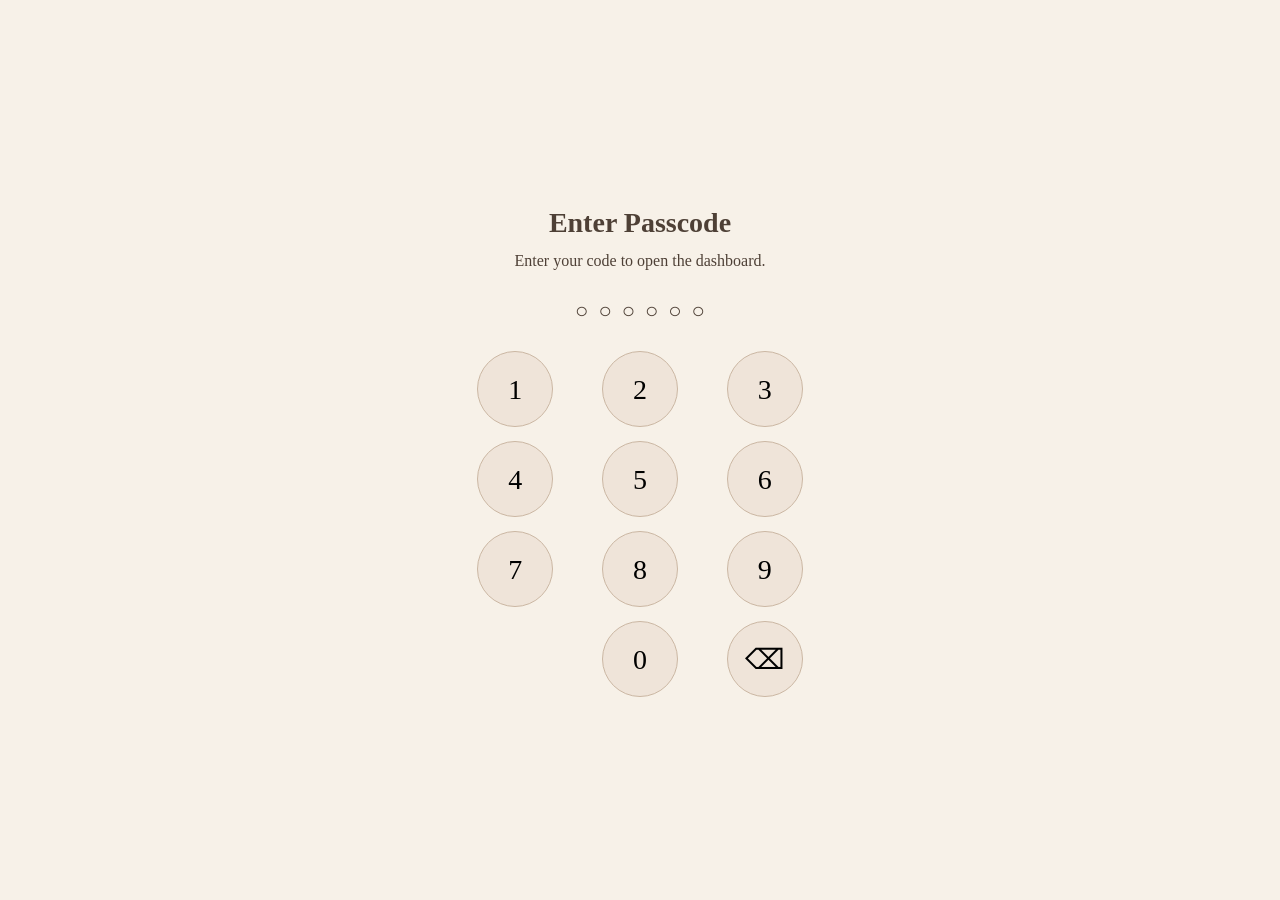
==== add.html @ 9481db7d "Update add.html" ====
<!DOCTYPE html>
<html lang="en">
<head>
  <meta charset="UTF-8" /> <!-- Defines the character set so text/symbols display correctly -->
  <meta name="viewport" content="width=device-width, initial-scale=1.0" /> <!-- Makes the page scale correctly on iPhone/mobile -->

  <title>Add</title> <!-- Browser tab title for the Add page -->

  <!-- Google Font: Josefin Sans -->
  <link href="https://fonts.googleapis.com/css2?family=Josefin+Sans:wght@300;400;600&display=swap" rel="stylesheet">

  <!-- Base stylesheet:
       Holds resets, base font settings, and shared defaults. -->
  <link rel="stylesheet" href="css/style.css" />

  <!-- Theme stylesheet:
       Holds easy-to-change colors, shadows, borders, and visual design. -->
  <link rel="stylesheet" href="css/theme.css" />

  <!-- Layout stylesheet:
       Controls spacing, widths, and page placement. -->
  <link rel="stylesheet" href="css/layout.css" />

  <!-- Components stylesheet:
       Controls reusable UI pieces like cards, buttons, and menu styling. -->
  <link rel="stylesheet" href="css/components.css" />
</head>

<body>
  <!-- =========================================================
       GLOBAL OVERLAY
       Darkens the page when menus or panels are open.
       ========================================================= -->
  <div id="global-overlay" class="global-overlay" hidden></div>

  <!-- =========================================================
       APP SHELL
       Main wrapper for the full Add page.
       ========================================================= -->
  <div id="app-shell" class="app-shell">

    <!-- =======================================================
         TOP BAR
         Contains the top-right hamburger menu button.
         ======================================================= -->
    <header class="top-bar">
      <div class="top-bar-left">
        <!-- Left area intentionally left open for future title/greeting space -->
      </div>

      <div class="top-bar-right">
        <button
          id="hamburger-menu-button"
          class="hamburger-menu-button"
          type="button"
          aria-label="Open navigation menu"
          aria-expanded="false"
          aria-controls="mobile-navigation-drawer"
        >
          <span class="hamburger-line"></span> <!-- Top hamburger line -->
          <span class="hamburger-line"></span> <!-- Middle hamburger line -->
          <span class="hamburger-line"></span> <!-- Bottom hamburger line -->
        </button>
      </div>
    </header>

    <!-- =======================================================
         MOBILE NAVIGATION DRAWER
         Hidden menu panel opened by the hamburger button.
         Solid panel styling is handled in CSS.
         ======================================================= -->
    <nav
      id="mobile-navigation-drawer"
      class="mobile-navigation-drawer"
      aria-label="Main navigation"
      hidden
    >
      <div class="mobile-navigation-header">
        <h2 class="mobile-navigation-title">Menu</h2> <!-- Menu title shown inside drawer -->
      </div>

      <ul class="mobile-navigation-list">
        <li><a href="index.html">Home</a></li> <!-- Link back to homepage -->
        <li><a href="streaks.html">Streaks</a></li> <!-- Link to Streaks page -->
        <li><a href="health.html">Health</a></li> <!-- Link to Health page -->
        <li><a href="history.html">History</a></li> <!-- Link to History page -->
        <li><a href="add.html">Add</a></li> <!-- Link to current Add page -->
      </ul>
    </nav>

    <!-- =======================================================
         MAIN PAGE CONTENT
         Holds the Add page sections in vertical order.
         ======================================================= -->
    <main class="home-page-main-content">

      <!-- =====================================================
           PAGE TITLE CARD
           Simple page header for the Add page.
           ===================================================== -->
      <section class="dashboard-card">
        <h1 class="card-title">Add</h1> <!-- Main Add page title -->
      </section>

      <!-- =====================================================
           TYPED COMMAND CARD
           This is the main input area for the Add system.

           Your rule:
           - typed command style
           - asks only relevant questions
           - can create tasks, streaks, health trackers,
             custom logs, and new categories/pages
           ===================================================== -->
      <section class="dashboard-card" aria-labelledby="add-command-title">
        <h2 id="add-command-title" class="card-title">Typed Command</h2> <!-- Title for Add command area -->

        <!-- Helper text explaining what this section is for -->
        <p class="add-helper-text">
          Type what you want to create. This page will later ask only the questions needed for that specific setup.
        </p>

        <!-- Multi-line typed command input -->
        <textarea
          id="add-command-input"
          class="brain-dump-input"
          name="addCommand"
          rows="5"
          placeholder="Example: create task wash car every Tuesday streak yes"
          aria-label="Add page typed command input"
        ></textarea>

        <!-- Submit button row -->
        <div class="brain-dump-actions">
          <button id="add-command-submit-button" class="primary-action-button" type="button">Submit</button> <!-- Sends typed command into Add review flow -->
        </div>
      </section>

      <!-- =====================================================
           QUICK EXAMPLES CARD
           This gives starter examples of the kinds of typed
           commands the Add page will support later.
           ===================================================== -->
      <section class="dashboard-card" aria-labelledby="add-examples-title">
        <h2 id="add-examples-title" class="card-title">Examples</h2> <!-- Title for example command list -->

        <div class="add-example-list">
          <p>create task wash car every Tuesday streak yes</p> <!-- Example recurring task with streak -->
          <p>create health category migraines</p> <!-- Example new health category -->
          <p>create tracker vitamins weekly reset</p> <!-- Example new streak tracker -->
          <p>create new page Projects</p> <!-- Example creating a new page -->
        </div>
      </section>

      <!-- =====================================================
           ICON UPLOAD CARD
           Starter placeholder for future PNG icon upload support.
           You said you want to upload PNG icons directly on the site.
           ===================================================== -->
      <section class="dashboard-card" aria-labelledby="icon-upload-title">
        <h2 id="icon-upload-title" class="card-title">Icon Upload</h2> <!-- Title for icon upload section -->

        <p class="add-helper-text">
          Later, this section will let you upload PNG icons for custom trackers, categories, and pages.
        </p>

        <button type="button" class="secondary-action-button">Choose PNG</button> <!-- Starter placeholder upload button -->
      </section>

      <!-- =====================================================
           ADD REVIEW PANEL
           Solid slide-up panel for the Add page flow.
           This follows the same overlay-safe structure as the
           review panel on the homepage.
           ===================================================== -->
      <section
        id="add-review-panel"
        class="review-panel"
        aria-labelledby="add-review-title"
        hidden
      >
        <div class="review-panel-header">
          <h3 id="add-review-title" class="review-panel-title">Add Review</h3> <!-- Title for Add review panel -->
        </div>

        <div id="add-review-content" class="review-panel-content">
          <p>Typed command review will appear here.</p> <!-- Starter placeholder text for Add review content -->
        </div>

        <div class="review-panel-actions">
          <button id="add-review-confirm-button" class="primary-action-button" type="button">Confirm</button> <!-- Confirms the Add action later -->
          <button id="add-review-edit-button" class="secondary-action-button" type="button">Edit</button> <!-- Allows edits later -->
          <button id="add-review-cancel-button" class="secondary-action-button" type="button">Cancel</button> <!-- Closes the Add review panel -->
        </div>
      </section>
    </main>
  </div>

  <!-- =========================================================
       JAVASCRIPT FILES
       These are loaded at the bottom so the page structure loads first.
       ========================================================= -->
  <script src="js/auth.js"></script> <!-- Handles the iPhone-style numeric passcode lock screen -->
  <script src="js/labels.js"></script> <!-- Holds easy-to-edit visible text labels -->
  <script src="js/config.js"></script> <!-- Holds easy-to-edit site settings -->
  <script src="js/app.js"></script> <!-- Shared page startup logic -->
  <script src="js/menu.js"></script> <!-- Handles hamburger menu open/close behavior -->
  <script src="js/dropdowns.js"></script> <!-- Handles toggle dropdown behavior -->
  <script src="js/review-panel.js"></script> <!-- Reusable slide-up panel behavior -->
  <script src="js/storage.js"></script>
<script src="js/add-system.js"></script>

</body>
</html>
---- css/style.css ----
/* =========================================================
   STYLE.CSS
   ---------------------------------------------------------
   This is the BASE FOUNDATION stylesheet for the whole site.

   Use this file for:
   - browser reset styles
   - general body defaults
   - base font settings
   - shared typography defaults
   - universal box sizing

   This file should stay general.
   More specific visual styling belongs in:
   - theme.css
   - layout.css
   - components.css
   ========================================================= */


/* =========================================================
   UNIVERSAL BOX SIZING
   ---------------------------------------------------------
   This makes width/height calculations easier and more
   predictable by including padding and border in element size.
   ========================================================= */

*,
*::before,
*::after {
  box-sizing: border-box; /* Keeps padding and border inside an element's total width/height */
}


/* =========================================================
   HTML + BODY RESET
   ---------------------------------------------------------
   Removes default browser spacing so the layout starts clean.
   ========================================================= */

html,
body {
  margin: 0; /* Removes default browser outer spacing */
  padding: 0; /* Removes default browser inner spacing */
  width: 100%; /* Makes the page use the full available screen width */
  min-height: 100%; /* Helps the page fill the screen height */
}


/* =========================================================
   BODY BASE SETTINGS
   ---------------------------------------------------------
   Sets the default font, line spacing, and text rendering
   for the whole site.

   Color and background come from theme.css.
   ========================================================= */

body {
  font-family: Ubuntu Bold 700, sans-serif; /* Base site font; easy to replace later if you choose another font */
  line-height: 1.4; /* Comfortable line spacing for readability */
  -webkit-font-smoothing: antialiased; /* Smooths text rendering on Apple devices like iPhone */
  text-rendering: optimizeLegibility; /* Improves text appearance for readability */
}


/* =========================================================
   IMAGE DEFAULTS
   ---------------------------------------------------------
   Prevents images from overflowing their containers.
   Useful later for icons, uploaded PNGs, and mascot assets.
   ========================================================= */

img {
  display: block; /* Removes awkward inline image spacing */
  max-width: 100%; /* Prevents images from overflowing their containers */
  height: auto; /* Keeps image proportions correct when resized */
}


/* =========================================================
   BUTTON FONT INHERITANCE
   ---------------------------------------------------------
   Makes buttons use the same font style as the rest of the page.
   ========================================================= */

button,
input,
textarea,
select {
  font: inherit; /* Makes form controls inherit the site's main font settings */
}


/* =========================================================
   TEXTAREA DEFAULT BEHAVIOR
   ---------------------------------------------------------
   Gives textarea fields a cleaner default baseline.
   More specific Brain Dump styling is in components.css/layout.css.
   ========================================================= */

textarea {
  resize: vertical; /* Allows height resizing only, which is cleaner for mobile layouts */
}


/* =========================================================
   LINK DEFAULTS
   ---------------------------------------------------------
   Sets a simple baseline for links.
   Specific navigation link styling is handled in components.css.
   ========================================================= */

a {
  color: inherit; /* Makes links inherit surrounding text color unless styled elsewhere */
}


/* =========================================================
   LIST RESET
   ---------------------------------------------------------
   Removes default list spacing so custom navigation/list layouts
   are easier to control.
   ========================================================= */

ul,
ol {
  margin: 0; /* Removes default browser top/bottom spacing */
  padding: 0; /* Removes default browser left indentation */
}


/* =========================================================
   HEADING DEFAULTS
   ---------------------------------------------------------
   Gives headings a cleaner baseline.
   Specific title colors/styles are handled elsewhere.
   ========================================================= */

h1,
h2,
h3,
h4,
h5,
h6 {
  margin-top: 0; /* Removes default extra space above headings */
  font-weight: 600; /* Slightly bold heading weight for clearer section titles */
}


/* =========================================================
   PARAGRAPH DEFAULTS
   ---------------------------------------------------------
   Keeps paragraph spacing consistent and easy to read.
   ========================================================= */

p {
  margin-top: 0; /* Removes default extra space above paragraphs */
  margin-bottom: 1em; /* Keeps readable spacing below paragraphs */
}


/* =========================================================
   HIDDEN ATTRIBUTE SUPPORT
   ---------------------------------------------------------
   Ensures elements using the HTML hidden attribute truly do not
   display when hidden. This is important for:
   - dropdown content
   - review panel
   - mobile menu drawer
   ========================================================= */

[hidden] {
  display: none !important; /* Forces hidden elements to stay invisible until JavaScript reveals them */
}


/* =========================================================
   ACCESSIBILITY: FOCUS OUTLINE
   ---------------------------------------------------------
   Keeps keyboard/tap focus visible for accessibility.
   You can style this more later if you want.
   ========================================================= */

:focus-visible {
  outline: 2px solid #8B6B52; /* muted brown - visible focus outline for accessibility */
  outline-offset: 2px; /* Adds space between the element edge and the outline */
}


/* =========================================================
   PAGE TITLE / SECTION TEXT BASELINES
   ---------------------------------------------------------
   General text defaults for titles and smaller labels.
   Specific colors are handled in theme.css.
   ========================================================= */

.card-title,
.dropdown-title,
.review-panel-title,
.mobile-navigation-title {
  line-height: 1.2; /* Keeps titles compact and tidy */
}


/* =========================================================
   FUTURE CUSTOMIZATION NOTE
   ---------------------------------------------------------
   If you later want:
   - a custom font
   - larger overall text
   - tighter or roomier reading spacing

   this file is the safest place to change those defaults.
   ========================================================= */

/* =========================================================
   SMALL UI TEXT FONT
   Uses Josefin Sans for smaller interface elements
   ========================================================= */

.task-text,
.streak-name,
.dropdown-title,
.mobile-navigation-list a,
.history-task-name,
.history-task-count {

  font-family: "Josefin Sans", sans-serif;
  font-weight: 400; /* Regular weight */
  letter-spacing: 0.03em;

}

body.auth-locked {
  overflow: hidden; /* prevents background page scroll while passcode screen is active */
}
---- css/theme.css ----
/* =========================================================
   THEME.CSS
   ---------------------------------------------------------
   This file controls VISUAL DESIGN ONLY.
   You can safely edit colors, background images, borders,
   shadows, and rounded corners here without affecting logic.

   If you want to redesign the entire site later, most changes
   should happen in this file instead of editing index.html.
   ========================================================= */


/* =========================================================
   GLOBAL COLOR SETTINGS
   ---------------------------------------------------------
   These variables define the main color palette for the site.
   Change these values to redesign the appearance quickly.
   ========================================================= */

:root {

  /* Main page background color */
  --bg-main: #F7F1E8; /* warm cream - full page background */

  /* Card background colors for homepage sections */
  --card-daily: #E8DCCB; /* soft beige - Daily Focus card */
  --card-weekly: #E3D3C3; /* light tan - Weekly Tasks card */
  --card-streaks: #EFE4D9; /* pale oatmeal - Streak dropdown card */
  --card-braindump: #F4E7DC; /* soft peach-beige - Brain Dump card */

  /* Text colors */
  --text-main: #4E4036; /* warm brown - main body text */
  --title-color: #3C2F26; /* deeper brown - card titles */

  /* Border color for cards and UI elements */
  --border-soft: #CBB7A3; /* dusty beige - subtle borders */

  /* Primary button color */
  --button-primary: #B88C6A; /* muted terracotta - Submit buttons */

  /* Rounded corner size for all cards */
  --card-radius: 18px; /* soft rounded corners for cozy card style */

  /* Shadow color for cards */
  --card-shadow: rgba(0,0,0,0.08); /* light gray shadow for depth */

}


/* =========================================================
   BACKGROUND IMAGE SETTING (OPTIONAL)
   ---------------------------------------------------------
   If you later want a background image instead of a color,
   you can add it here. Example:

   body {
     background-image: url("../assets/backgrounds/homepage-bg.jpg");
     background-size: cover;
     background-position: center;
   }
   ========================================================= */


/* =========================================================
   BODY BASE STYLE
   ---------------------------------------------------------
   Applies the main background and text color to the whole site.
   ========================================================= */

body {
  background-color: var(--bg-main); /* uses warm cream background */
  color: var(--text-main); /* sets main readable text color */
}


/* =========================================================
   DASHBOARD CARD COLORS
   ---------------------------------------------------------
   Each homepage card has its own background color variable.
   This makes it easy to recolor specific sections later.
   ========================================================= */

.daily-focus-card {
  background-color: var(--card-daily); /* background for Daily Focus card */
}

.weekly-tasks-card {
  background-color: var(--card-weekly); /* background for Weekly Tasks card */
}

.streaks-dropdown-card {
  background-color: var(--card-streaks); /* background for Streaks dropdown */
}

.brain-dump-card {
  background-color: var(--card-braindump); /* background for Brain Dump card */
}


/* =========================================================
   CARD GLOBAL STYLING
   ---------------------------------------------------------
   Shared appearance for all dashboard cards.
   If you want to change borders, shadows, or rounded corners,
   edit this section.
   ========================================================= */

.dashboard-card {

  border-radius: var(--card-radius); /* rounded corners for cards */

  border: 1px solid var(--border-soft); /* soft border around cards */

  box-shadow: 0 4px 10px var(--card-shadow); /* subtle shadow for depth */

}


/* =========================================================
   CARD TITLES
   ---------------------------------------------------------
   Styling for section titles like:
   - Daily Focus
   - Weekly Tasks
   - Streaks
   - Brain Dump
   ========================================================= */

.card-title {
  color: var(--title-color); /* deeper brown for section headings */
}


/* =========================================================
   PRIMARY BUTTON STYLE
   ---------------------------------------------------------
   Used for actions like the Brain Dump Submit button.
   ========================================================= */

.primary-action-button {

  background-color: var(--button-primary); /* terracotta button color */

  color: white; /* white text for contrast */

  border-radius: var(--card-radius); /* rounded button edges */

  border: none; /* removes default browser border */

}


/* =========================================================
   FUTURE DESIGN NOTES
   ---------------------------------------------------------
   This file can also later control:

   - star icon color
   - mascot colors
   - dropdown background colors
   - hover effects
   - dark mode theme
   ========================================================= */
---- css/layout.css ----
/* =========================================================
   LAYOUT.CSS
   ---------------------------------------------------------
   This file controls PAGE PLACEMENT ONLY.
   Edit this file when you want to change:
   - spacing between sections
   - side-by-side box layout
   - page padding
   - mobile sizing
   - Brain Dump height/width
   - hamburger menu placement

   This file should NOT control colors.
   Colors belong in theme.css.
   ========================================================= */


/* =========================================================
   PAGE WRAPPER
   ---------------------------------------------------------
   This controls the main outer spacing of the entire page.
   If you want more or less breathing room around the edges
   of the iPhone screen, adjust the padding here.
   ========================================================= */

.app-shell {
  width: 100%; /* Makes the main app wrapper span the full available width */
  max-width: 480px; /* Keeps layout comfortable for iPhone/mobile-sized screens */
  margin: 0 auto; /* Centers the app wrapper horizontally on larger screens */
  padding: 12px; /* Main page padding so content does not touch screen edges */
  box-sizing: border-box; /* Includes padding inside the element's total width */
}


/* =========================================================
   TOP BAR LAYOUT
   ---------------------------------------------------------
   This positions the top bar content:
   - left side reserved area
   - right side hamburger button
   ========================================================= */

.top-bar {
  display: flex; /* Places left and right areas in one horizontal row */
  justify-content: space-between; /* Pushes left side to left and hamburger to right */
  align-items: center; /* Vertically centers items in the top bar */
  width: 100%; /* Makes top bar span the width of the app shell */
  min-height: 48px; /* Gives the top bar enough tap-friendly vertical space */
  margin-bottom: 10px; /* Adds spacing below the top bar */
}

.top-bar-left {
  flex: 1; /* Allows the left side to take remaining space and help push menu right */
}

.top-bar-right {
  display: flex; /* Keeps the hamburger button aligned cleanly */
  justify-content: flex-end; /* Pushes the hamburger button fully to the right */
  align-items: center; /* Vertically aligns the hamburger button */
}


/* =========================================================
   FUTURE MASCOT AREA
   ---------------------------------------------------------
   Reserved space for the mascot plugin later.
   Since you want the mascot across the top of the page,
   this area is already built into the structure.

   If you later want more or less room for the mascot,
   change the min-height here.
   ========================================================= */

.mascot-plugin-area {
  width: 100%; /* Makes mascot area span the full card width */
  min-height: 70px; /* Reserves visible vertical room for future mascot content */
  margin-bottom: 12px; /* Adds spacing below the mascot area before main content */
}


/* =========================================================
   MAIN CONTENT WRAPPER
   ---------------------------------------------------------
   This holds all homepage sections below the top bar:
   - top row cards
   - streaks dropdown
   - brain dump
   ========================================================= */

.home-page-main-content {
  display: flex; /* Lets homepage sections stack vertically */
  flex-direction: column; /* Stacks homepage sections one under another */
  gap: 12px; /* Controls spacing between major homepage sections */
}


/* =========================================================
   TOP ROW CARDS
   ---------------------------------------------------------
   This creates the side-by-side layout for:
   - Daily Focus (left)
   - Weekly Tasks (right)

   You asked for these to fit side by side on iPhone.
   Each card is allowed to grow naturally in height.
   ========================================================= */

.top-row-cards {
  display: flex; /* Places Daily Focus and Weekly Tasks next to each other */
  flex-direction: row; /* Keeps the two top cards in one horizontal row */
  align-items: flex-start; /* Lets each card grow naturally instead of forcing equal height */
  gap: 10px; /* Space between the left and right top cards */
  width: 100%; /* Makes the full row span the app width */
}

.daily-focus-card,
.weekly-tasks-card {
  flex: 1; /* Makes both top cards share the available width evenly */
  min-width: 0; /* Prevents content from forcing the cards wider than the screen */
}


/* =========================================================
   SHARED CARD SPACING
   ---------------------------------------------------------
   This section controls the inside spacing of each card.
   Edit padding here if you want cards to feel roomier or tighter.
   ========================================================= */

.dashboard-card {
  padding: 12px; /* Inner spacing so titles/text/buttons are not against the edges */
  box-sizing: border-box; /* Keeps padding inside the card width/height */
}


/* =========================================================
   CARD TITLE SPACING
   ---------------------------------------------------------
   Controls spacing for section titles like:
   - Daily Focus
   - Weekly Tasks
   - Streaks
   - Brain Dump
   ========================================================= */

.card-title {
  margin: 0 0 10px 0; /* Removes top margin and adds space below each section title */
}


/* =========================================================
   TASK LIST LAYOUT
   ---------------------------------------------------------
   Used inside Daily Focus and Weekly Tasks for task rows.
   ========================================================= */

.task-list {
  display: flex; /* Lets task rows stack in a clean vertical list */
  flex-direction: column; /* Stacks task rows one underneath another */
  gap: 8px; /* Adds spacing between each task row */
}


/* =========================================================
   STREAKS DROPDOWN LAYOUT
   ---------------------------------------------------------
   Controls the spacing of the streaks card and its content area.
   ========================================================= */

.streaks-dropdown-card {
  width: 100%; /* Makes the streaks section span the available width */
}

.dropdown-content {
  margin-top: 10px; /* Adds spacing between the toggle button and opened content */
}


/* =========================================================
   BRAIN DUMP LAYOUT
   ---------------------------------------------------------
   This section controls the size and spacing of the Brain Dump area.
   You asked for a long horizontal rectangle at the bottom of the page.
   ========================================================= */

.brain-dump-card {
  width: 100%; /* Makes Brain Dump span the full available width */
}

.brain-dump-input {
  width: 100%; /* Makes the textarea stretch across the card width */
  min-height: 130px; /* Gives the Brain Dump box a roomy multi-line height */
  box-sizing: border-box; /* Keeps padding/border inside the total textarea width */
  margin-bottom: 10px; /* Adds spacing between the textarea and Submit button */
  resize: vertical; /* Allows height adjustment only vertically if you want to expand it */
}

.brain-dump-actions {
  display: flex; /* Lets the action area line up the submit button cleanly */
  justify-content: flex-end; /* Places the Submit button on the right side of the card */
  align-items: center; /* Vertically centers the button within the action area */
}


/* =========================================================
   REVIEW PANEL LAYOUT
   ---------------------------------------------------------
   This panel is hidden at first and will later slide up from
   the bottom of the screen after Brain Dump submission.

   Position fixed makes it stay attached to the screen rather
   than scroll with the page.
   ========================================================= */

.review-panel {
  position: fixed; /* Pins the review panel to the viewport instead of page flow */
  left: 0; /* Aligns the panel to the left edge of the screen */
  right: 0; /* Aligns the panel to the right edge of the screen */
  bottom: 0; /* Anchors the panel to the bottom of the screen */
  width: 100%; /* Makes the panel span the screen width */
  max-width: 480px; /* Keeps it visually matched to the mobile app width */
  margin: 0 auto; /* Centers the fixed panel horizontally on larger screens */
  padding: 14px; /* Adds inner spacing around review content and buttons */
  box-sizing: border-box; /* Includes padding within total panel size */
  z-index: 1000; /* Keeps the review panel above the main page content */
}


/* =========================================================
   MOBILE NAVIGATION DRAWER LAYOUT
   ---------------------------------------------------------
   This positions the hamburger menu drawer.
   It is designed to slide in from the right later using JS/CSS.
   ========================================================= */

.mobile-navigation-drawer {
  position: fixed; /* Keeps the drawer attached to the screen */
  top: 0; /* Starts at the top of the viewport */
  right: 0; /* Anchors the drawer to the right side */
  width: 78%; /* Makes the drawer wide enough for mobile without covering everything */
  max-width: 320px; /* Prevents the drawer from becoming too wide on larger screens */
  height: 100vh; /* Makes the drawer span the full device height */
  padding: 18px 16px; /* Adds inner spacing around menu content */
  box-sizing: border-box; /* Includes padding within the drawer width */
  z-index: 950; /* Keeps the menu above cards and above the review panel */
}

.mobile-navigation-list {
  list-style: none; /* Removes default bullet points from menu links */
  padding: 0; /* Removes default browser list padding */
  margin: 16px 0 0 0; /* Adds space above the first navigation link */
  display: flex; /* Lets links stack vertically in a controlled way */
  flex-direction: column; /* Stacks each navigation link on its own line */
  gap: 14px; /* Adds spacing between each menu item */
}


/* =========================================================
   SMALL SCREEN SAFETY
   ---------------------------------------------------------
   This keeps spacing comfortable on narrower phones.
   You can tweak these values later if you want an even tighter
   or roomier mobile layout.
   ========================================================= */

@media (max-width: 360px) {
  .app-shell {
    padding: 10px; /* Slightly reduces page padding on very narrow phones */
  }

  .top-row-cards {
    gap: 8px; /* Slightly reduces space between Daily and Weekly cards on smaller screens */
  }

  .dashboard-card {
    padding: 10px; /* Slightly tighter card padding for extra room on small screens */
  }
}

/* =========================================================
   PANEL LAYER ORDER
   Ensures popup panels appear above the overlay
   ========================================================= */

.review-panel {
  position: fixed;
  bottom: 0;
  left: 0;
  width: 100%;

  z-index: 1000; /* above overlay */
}
---- css/components.css ----
/* =========================================================
   COMPONENTS.CSS
   ---------------------------------------------------------
   This file styles reusable interface components across the
   entire site. Edit this file when you want to change how
   shared UI elements look, such as:

   - cards
   - buttons
   - dropdown toggles
   - task rows
   - textarea fields
   - hamburger menu icon
   - review panel content

   This keeps visual tweaks separate from page structure.
   Colors mostly come from theme.css variables.
   ========================================================= */


/* =========================================================
   BASE CARD COMPONENT
   ---------------------------------------------------------
   All main content boxes (Daily Focus, Weekly Tasks,
   Streaks dropdown, Brain Dump) use this shared card style.
   ========================================================= */

.dashboard-card {

  display: block; /* Ensures card behaves as a block container */

  border-radius: var(--card-radius); /* Rounded corners defined in theme.css */

  border: 1px solid var(--border-soft); /* Soft border color defined in theme.css */

  box-shadow: 0 4px 10px var(--card-shadow); /* Subtle depth shadow */

}


/* =========================================================
   TASK ROW COMPONENT
   ---------------------------------------------------------
   Used for each task inside Daily Focus and Weekly Tasks.
   ========================================================= */

.task-row {

  display: flex; /* Aligns checkbox and task text horizontally */

  align-items: center; /* Vertically centers task text and button */

  gap: 8px; /* Space between the check button and task text */

  font-size: 15px; /* Comfortable readable task text size */

}


/* =========================================================
   TASK CHECK BUTTON
   ---------------------------------------------------------
   Circular button used to mark tasks complete.
   ========================================================= */

.task-check-button {

  width: 22px; /* Small tap-friendly button width */

  height: 22px; /* Keeps the button square */

  border-radius: 50%; /* Makes the button circular */

  border: 1px solid var(--border-soft); /* Soft border */

  background-color: white; /* Neutral background */

  font-size: 14px; /* Controls size of the ○ icon */

  cursor: pointer; /* Indicates the button is clickable */

}


/* =========================================================
   DROPDOWN TOGGLE BUTTON
   ---------------------------------------------------------
   Used for the Streaks dropdown header and future dropdowns.
   Clicking the title toggles the dropdown open/closed.
   ========================================================= */

.dropdown-toggle-button {

  width: 100%; /* Makes the button stretch across the card */

  display: flex; /* Places title and arrow on the same row */

  justify-content: space-between; /* Title on left, arrow on right */

  align-items: center; /* Vertical alignment */

  background: transparent; /* Removes default button background */

  border: none; /* Removes default button border */

  font-size: 16px; /* Clear readable dropdown title size */

  cursor: pointer; /* Indicates the element is interactive */

}


/* =========================================================
   DROPDOWN ARROW
   ---------------------------------------------------------
   Small arrow indicator showing dropdown state.
   ========================================================= */

.dropdown-arrow {

  font-size: 16px; /* Size of arrow icon */

  transition: transform 0.2s ease; /* Smooth rotation when opened */

}


/* =========================================================
   STREAK ROW
   ---------------------------------------------------------
   Displays a single streak entry:
   - streak name
   - star icons or placeholder stars
   ========================================================= */

.streak-row {

  display: flex; /* Aligns name and stars on one row */

  justify-content: space-between; /* Name left, stars right */

  align-items: center; /* Vertical alignment */

  font-size: 15px; /* Consistent readable size */

}


/* =========================================================
   BRAIN DUMP TEXTAREA
   ---------------------------------------------------------
   Multi-line text input where users type freeform entries.
   ========================================================= */

.brain-dump-input {

  width: 100%; /* Full card width */

  padding: 10px; /* Inner spacing so text doesn't touch edges */

  border-radius: var(--card-radius); /* Matches card roundness */

  border: 1px solid var(--border-soft); /* Soft border color */

  font-size: 15px; /* Comfortable typing size */

  font-family: inherit; /* Uses site font */

}


/* =========================================================
   PRIMARY ACTION BUTTON
   ---------------------------------------------------------
   Used for main actions like the Brain Dump Submit button.
   ========================================================= */

.primary-action-button {

  padding: 8px 14px; /* Button interior spacing */

  background-color: var(--button-primary); /* Color defined in theme.css */

  color: white; /* High contrast button text */

  border: none; /* Removes default border */

  border-radius: var(--card-radius); /* Rounded edges */

  cursor: pointer; /* Shows pointer cursor on hover */

  font-size: 14px; /* Button text size */

}


/* =========================================================
   SECONDARY ACTION BUTTON
   ---------------------------------------------------------
   Used for less important actions like Edit and Cancel.
   ========================================================= */

.secondary-action-button {

  padding: 7px 12px; /* Slightly smaller button padding */

  border-radius: var(--card-radius); /* Rounded edges */

  border: 1px solid var(--border-soft); /* Soft outline */

  background-color: white; /* Neutral background */

  cursor: pointer; /* Indicates clickability */

  font-size: 14px; /* Button text size */

}


/* =========================================================
   REVIEW PANEL CONTENT
   ---------------------------------------------------------
   Styles the confirmation panel shown after Brain Dump submit.
   ========================================================= */

.review-panel-content {

  font-size: 15px; /* Readable content size */

  margin-bottom: 12px; /* Spacing before action buttons */

}


/* =========================================================
   REVIEW PANEL BUTTON ROW
   ---------------------------------------------------------
   Aligns Confirm/Edit/Cancel buttons nicely.
   ========================================================= */

.review-panel-actions {

  display: flex; /* Horizontal button row */

  justify-content: flex-end; /* Buttons align to right */

  gap: 8px; /* Space between buttons */

}


/* =========================================================
   HAMBURGER MENU ICON
   ---------------------------------------------------------
   Styles the three horizontal lines used for the hamburger icon.
   ========================================================= */

.hamburger-menu-button {

  width: 34px; /* Clickable tap area width */

  height: 28px; /* Clickable tap area height */

  display: flex; /* Allows vertical stacking of lines */

  flex-direction: column; /* Lines stack vertically */

  justify-content: space-between; /* Even spacing between lines */

  background: none; /* Removes default button background */

  border: none; /* Removes default border */

  cursor: pointer; /* Shows pointer cursor */

}


.hamburger-line {

  width: 100%; /* Makes each line span the button width */

  height: 3px; /* Thickness of each line */

  background-color: var(--text-main); /* Uses main text color */

  border-radius: 2px; /* Slight rounding on line ends */

}


/* =========================================================
   MOBILE NAVIGATION LINKS
   ---------------------------------------------------------
   Styles links inside the hamburger menu drawer.
   ========================================================= */

.mobile-navigation-list a {

  text-decoration: none; /* Removes underline */

  font-size: 16px; /* Readable navigation size */

  color: var(--text-main); /* Uses main text color */

}

/* =========================================================
   MOBILE MENU PANEL
   This makes the hamburger menu appear as its own solid panel
   instead of letting homepage content visually mix underneath.
   ========================================================= */

.mobile-navigation-drawer {
  background-color: #F3EADF; /* soft warm beige - menu panel background */
  box-shadow: -6px 0 16px rgba(0, 0, 0, 0.12); /* soft shadow - separates menu from page */
  overflow-y: auto; /* allows menu to scroll if it gets taller later */
}

/* =========================================================
   REVIEW PANEL VISUAL STYLE
   This gives the slide-up review panel its own solid box so
   the homepage does not visually show through underneath.
   ========================================================= */

.review-panel {

  background-color: #F3EADF; /* soft warm beige - review panel background */

  border: 1px solid var(--border-soft); /* dusty beige - panel border */

  border-radius: 20px 20px 0 0; /* rounded top corners - panel feels like it slides up */

  box-shadow: 0 -6px 18px rgba(0, 0, 0, 0.12); /* soft shadow - separates panel from page */

}


/* =========================================================
   REVIEW PANEL HEADER
   Controls spacing for the "Review" title area
   ========================================================= */

.review-panel-header {
  margin-bottom: 10px; /* space below the Review title */
}


/* =========================================================
   REVIEW PANEL TITLE
   Keeps the title from crowding the content below it
   ========================================================= */

.review-panel-title {
  margin: 0; /* removes default extra spacing around the title */
}


/* =========================================================
   REVIEW PANEL CONTENT BOX
   Gives the detected text area its own readable spacing
   ========================================================= */

.review-panel-content {
  margin-bottom: 14px; /* space between content and action buttons */
}

/* =========================================================
   DETAIL / POPUP CONTENT AREA
   Gives popup content a readable solid surface
   ========================================================= */

.review-panel-content {

  background-color: #F8F2EA; /* very light warm cream - inner content area */

  border: 1px solid var(--border-soft); /* dusty beige - subtle content border */

  border-radius: 16px; /* soft rounded corners inside panel */

  padding: 12px; /* inner spacing so text does not touch edges */

}

/* =========================================================
   GLOBAL DIM OVERLAY
   Darkens the page behind menus and popup panels
   ========================================================= */

.global-overlay {

  position: fixed; /* covers entire screen */
  top: 0;
  left: 0;

  width: 100%;
  height: 100vh;

  background-color: rgba(0,0,0,0.35); /* soft dim background */

  z-index: 900; /* below panels but above page */

}

/* =========================================================
   AUTH LOCK SCREEN
   Full-screen iPhone-style passcode screen for mobile
   ========================================================= */

.auth-lock-overlay {

  position: fixed; /* covers the whole screen instead of sitting in normal page flow */
  top: 0; /* starts at top of screen */
  left: 0; /* starts at left edge */

  width: 100%;
  height: 100vh; /* full mobile screen height */

  background-color: #F7F1E8; /* warm cream - full passcode screen background */

  display: flex; /* centers the passcode card */
  align-items: center; /* vertical centering */
  justify-content: center; /* horizontal centering */

  z-index: 3000; /* sits above everything else on the site */

  padding: 24px; /* mobile breathing room around the inner passcode card */

}

.auth-lock-card {

  width: 100%; /* lets the inner passcode card size properly on mobile */
  max-width: 360px; /* keeps the passcode area from becoming too wide */
  min-height: 100vh; /* helps the passcode experience feel like a full-screen iPhone lock page */

  display: flex; /* lets inner lock content stack cleanly */
  flex-direction: column; /* stacks title, circles, keypad vertically */
  justify-content: center; /* centers content vertically within the screen */

  text-align: center; /* centers visible text and circles */

}

.auth-lock-title {
  margin: 0 0 8px 0; /* spacing below title */
  font-size: 28px; /* larger passcode heading */
}

.auth-lock-subtitle {
  margin: 0 0 24px 0; /* spacing below subtitle */
  font-size: 16px; /* readable helper text size */
}

.auth-passcode-circles {

  display: flex; /* puts circles in one row */
  justify-content: center; /* centers the row */
  gap: 10px; /* spacing between circles */

  margin-bottom: 24px; /* spacing below circles */

  font-size: 22px; /* circle size */

}

.auth-error-message {
  margin: 0 0 16px 0; /* spacing below error */
  color: #A94442; /* muted red - incorrect passcode text */
  font-size: 14px; /* smaller error size */
}

.auth-keypad {

  display: grid; /* keypad grid layout */
  grid-template-columns: repeat(3, 1fr); /* 3 columns like phone keypad */
  gap: 14px; /* space between buttons */

  justify-items: center; /* centers each keypad button in its cell */

}

.auth-keypad-button {

  width: 76px; /* circular keypad width */
  height: 76px; /* circular keypad height */

  border-radius: 50%; /* makes buttons round */
  border: 1px solid var(--border-soft); /* dusty beige - soft button border */

  background-color: #EFE4D9; /* pale oatmeal - keypad button background */

  font-size: 28px; /* large readable number size */
  font-weight: 400; /* regular font weight */

}

.auth-keypad-spacer {
  width: 76px; /* keeps 0 centered in bottom row */
  height: 76px; /* matches keypad button size */
}
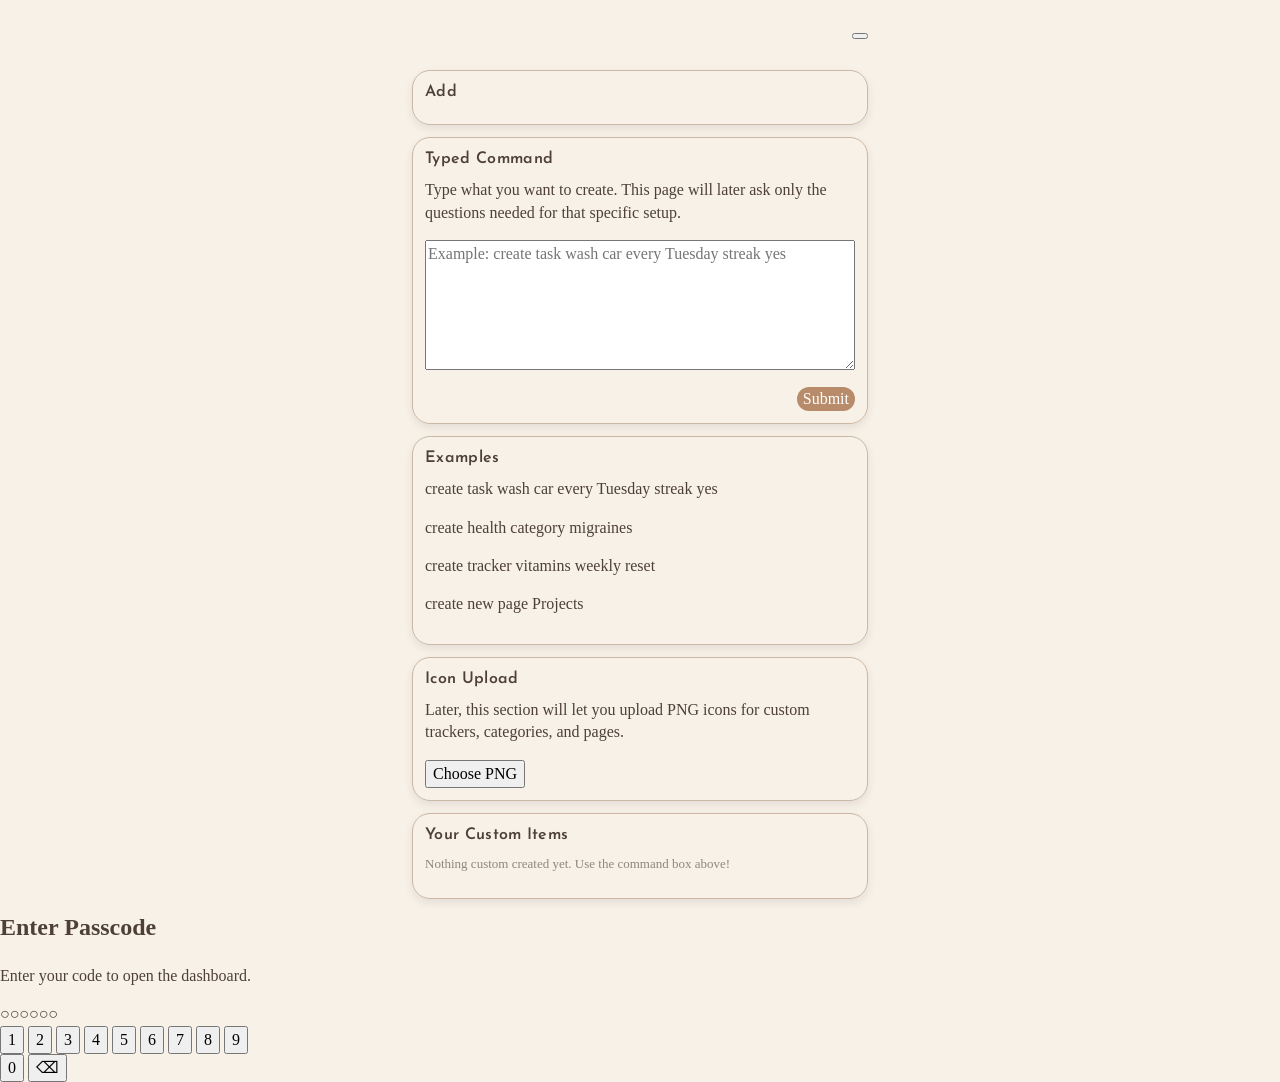
==== commit 7bf62d5d: "Add files via upload" ====
--- a/add.html
+++ b/add.html
@@ -80,11 +80,15 @@
       </div>
 
       <ul class="mobile-navigation-list">
-        <li><a href="index.html">Home</a></li> <!-- Link back to homepage -->
-        <li><a href="streaks.html">Streaks</a></li> <!-- Link to Streaks page -->
-        <li><a href="health.html">Health</a></li> <!-- Link to Health page -->
-        <li><a href="history.html">History</a></li> <!-- Link to History page -->
-        <li><a href="add.html">Add</a></li> <!-- Link to current Add page -->
+        <li><a href="index.html">Home</a></li>
+        <li><a href="streaks.html">Streaks</a></li>
+        <li><a href="health.html">Health</a></li>
+        <li><a href="history.html">History</a></li>
+        <li><a href="notes.html">Notes</a></li>
+        <li><a href="add.html">Add</a></li>
+        <li><a href="spelling.html">Spelling Quiz</a></li>
+        <li><a href="turkish.html">Turkish Stories</a></li>
+        <li><a href="conversation.html">Turkish Chat</a></li>
       </ul>
     </nav>
 
@@ -168,7 +172,17 @@
       </section>
 
       <!-- =====================================================
-           ADD REVIEW PANEL
+           EXISTING CUSTOM ITEMS
+           Shows currently created custom boxes, trackers, pages
+           ===================================================== -->
+      <section class="dashboard-card" aria-labelledby="existing-items-title">
+        <h2 id="existing-items-title" class="card-title">Your Custom Items</h2>
+        <div id="existing-items-container">
+          <p style="opacity:0.5;font-size:13px;">Nothing custom created yet.</p>
+        </div>
+      </section>
+
+      <!-- ADD REVIEW PANEL
            Solid slide-up panel for the Add page flow.
            This follows the same overlay-safe structure as the
            review panel on the homepage.
@@ -200,15 +214,17 @@
        JAVASCRIPT FILES
        These are loaded at the bottom so the page structure loads first.
        ========================================================= -->
-  <script src="js/auth.js"></script> <!-- Handles the iPhone-style numeric passcode lock screen -->
-  <script src="js/labels.js"></script> <!-- Holds easy-to-edit visible text labels -->
-  <script src="js/config.js"></script> <!-- Holds easy-to-edit site settings -->
-  <script src="js/app.js"></script> <!-- Shared page startup logic -->
-  <script src="js/menu.js"></script> <!-- Handles hamburger menu open/close behavior -->
-  <script src="js/dropdowns.js"></script> <!-- Handles toggle dropdown behavior -->
-  <script src="js/review-panel.js"></script> <!-- Reusable slide-up panel behavior -->
+  <script src="js/auth.js"></script>
+  <link rel="stylesheet" href="css/components-additions.css" />
+  <script src="js/labels.js"></script>
+  <script src="js/config.js"></script>
+  <script src="js/app.js"></script>
+  <script src="js/menu.js"></script>
+  <script src="js/dropdowns.js"></script>
+  <script src="js/review-panel.js"></script>
   <script src="js/storage.js"></script>
-<script src="js/add-system.js"></script>
+  <script src="js/brain-parser.js"></script>
+  <script src="js/add-system.js"></script>
 
 </body>
 </html>
--- a/css/components.css
+++ b/css/components.css
@@ -1,502 +1,191 @@
+/* =========================================================
+   COMPONENTS.CSS — ADDITIONS & FIXES
+   ---------------------------------------------------------
+   Add this to your existing components.css file.
+   Contains fixes for:
+   - Checkbox alignment across all task boxes
+   - Streaks/Brain Dump font and visual separation
+   - Notes preview card
+   - Review panel multi-item rows
+   ========================================================= */
 
 /* =========================================================
-   COMPONENTS.CSS
-   ---------------------------------------------------------
-   This file styles reusable interface components across the
-   entire site. Edit this file when you want to change how
-   shared UI elements look, such as:
-
-   - cards
-   - buttons
-   - dropdown toggles
-   - task rows
-   - textarea fields
-   - hamburger menu icon
-   - review panel content
-
-   This keeps visual tweaks separate from page structure.
-   Colors mostly come from theme.css variables.
-   ========================================================= */
-
-
-/* =========================================================
-   BASE CARD COMPONENT
-   ---------------------------------------------------------
-   All main content boxes (Daily Focus, Weekly Tasks,
-   Streaks dropdown, Brain Dump) use this shared card style.
-   ========================================================= */
-
-.dashboard-card {
-
-  display: block; /* Ensures card behaves as a block container */
-
-  border-radius: var(--card-radius); /* Rounded corners defined in theme.css */
-
-  border: 1px solid var(--border-soft); /* Soft border color defined in theme.css */
-
-  box-shadow: 0 4px 10px var(--card-shadow); /* Subtle depth shadow */
-
-}
-
-
-/* =========================================================
-   TASK ROW COMPONENT
-   ---------------------------------------------------------
-   Used for each task inside Daily Focus and Weekly Tasks.
+   TASK ROW — CHECKBOX ALIGNMENT FIX
+   Ensures circle button and task text align perfectly
+   across Daily Focus, Weekly Tasks, and all custom boxes
    ========================================================= */
 
 .task-row {
-
-  display: flex; /* Aligns checkbox and task text horizontally */
-
-  align-items: center; /* Vertically centers task text and button */
-
-  gap: 8px; /* Space between the check button and task text */
-
-  font-size: 15px; /* Comfortable readable task text size */
-
+  display: flex;
+  align-items: center; /* vertically centers checkbox with text */
+  gap: 10px;
+  padding: 6px 0;
+  min-height: 36px; /* consistent row height */
 }
 
-
-/* =========================================================
-   TASK CHECK BUTTON
-   ---------------------------------------------------------
-   Circular button used to mark tasks complete.
-   ========================================================= */
-
-.task-check-button {
-
-  width: 22px; /* Small tap-friendly button width */
-
-  height: 22px; /* Keeps the button square */
-
-  border-radius: 50%; /* Makes the button circular */
-
-  border: 1px solid var(--border-soft); /* Soft border */
-
-  background-color: white; /* Neutral background */
-
-  font-size: 14px; /* Controls size of the ○ icon */
-
-  cursor: pointer; /* Indicates the button is clickable */
-
+.task-check-button,
+.task-complete-button {
+  flex-shrink: 0; /* prevents button from shrinking */
+  width: 26px;
+  height: 26px;
+  min-width: 26px; /* guarantees consistent size */
+  border-radius: 50%;
+  border: 1.5px solid var(--border-soft, #c9b49a);
+  background-color: white;
+  font-size: 13px;
+  cursor: pointer;
+  display: flex;
+  align-items: center;
+  justify-content: center;
+  padding: 0; /* removes default button padding that causes misalignment */
 }
 
-
-/* =========================================================
-   DROPDOWN TOGGLE BUTTON
-   ---------------------------------------------------------
-   Used for the Streaks dropdown header and future dropdowns.
-   Clicking the title toggles the dropdown open/closed.
-   ========================================================= */
-
-.dropdown-toggle-button {
-
-  width: 100%; /* Makes the button stretch across the card */
-
-  display: flex; /* Places title and arrow on the same row */
-
-  justify-content: space-between; /* Title on left, arrow on right */
-
-  align-items: center; /* Vertical alignment */
-
-  background: transparent; /* Removes default button background */
-
-  border: none; /* Removes default button border */
-
-  font-size: 16px; /* Clear readable dropdown title size */
-
-  cursor: pointer; /* Indicates the element is interactive */
-
-}
-
-
-/* =========================================================
-   DROPDOWN ARROW
-   ---------------------------------------------------------
-   Small arrow indicator showing dropdown state.
-   ========================================================= */
-
-.dropdown-arrow {
-
-  font-size: 16px; /* Size of arrow icon */
-
-  transition: transform 0.2s ease; /* Smooth rotation when opened */
-
-}
-
-
-/* =========================================================
-   STREAK ROW
-   ---------------------------------------------------------
-   Displays a single streak entry:
-   - streak name
-   - star icons or placeholder stars
-   ========================================================= */
-
-.streak-row {
-
-  display: flex; /* Aligns name and stars on one row */
-
-  justify-content: space-between; /* Name left, stars right */
-
-  align-items: center; /* Vertical alignment */
-
-  font-size: 15px; /* Consistent readable size */
-
-}
-
-
-/* =========================================================
-   BRAIN DUMP TEXTAREA
-   ---------------------------------------------------------
-   Multi-line text input where users type freeform entries.
-   ========================================================= */
-
-.brain-dump-input {
-
-  width: 100%; /* Full card width */
-
-  padding: 10px; /* Inner spacing so text doesn't touch edges */
-
-  border-radius: var(--card-radius); /* Matches card roundness */
-
-  border: 1px solid var(--border-soft); /* Soft border color */
-
-  font-size: 15px; /* Comfortable typing size */
-
-  font-family: inherit; /* Uses site font */
-
-}
-
-
-/* =========================================================
-   PRIMARY ACTION BUTTON
-   ---------------------------------------------------------
-   Used for main actions like the Brain Dump Submit button.
-   ========================================================= */
-
-.primary-action-button {
-
-  padding: 8px 14px; /* Button interior spacing */
-
-  background-color: var(--button-primary); /* Color defined in theme.css */
-
-  color: white; /* High contrast button text */
-
-  border: none; /* Removes default border */
-
-  border-radius: var(--card-radius); /* Rounded edges */
-
-  cursor: pointer; /* Shows pointer cursor on hover */
-
-  font-size: 14px; /* Button text size */
-
-}
-
-
-/* =========================================================
-   SECONDARY ACTION BUTTON
-   ---------------------------------------------------------
-   Used for less important actions like Edit and Cancel.
-   ========================================================= */
-
-.secondary-action-button {
-
-  padding: 7px 12px; /* Slightly smaller button padding */
-
-  border-radius: var(--card-radius); /* Rounded edges */
-
-  border: 1px solid var(--border-soft); /* Soft outline */
-
-  background-color: white; /* Neutral background */
-
-  cursor: pointer; /* Indicates clickability */
-
-  font-size: 14px; /* Button text size */
-
-}
-
-
-/* =========================================================
-   REVIEW PANEL CONTENT
-   ---------------------------------------------------------
-   Styles the confirmation panel shown after Brain Dump submit.
-   ========================================================= */
-
-.review-panel-content {
-
-  font-size: 15px; /* Readable content size */
-
-  margin-bottom: 12px; /* Spacing before action buttons */
-
-}
-
-
-/* =========================================================
-   REVIEW PANEL BUTTON ROW
-   ---------------------------------------------------------
-   Aligns Confirm/Edit/Cancel buttons nicely.
-   ========================================================= */
-
-.review-panel-actions {
-
-  display: flex; /* Horizontal button row */
-
-  justify-content: flex-end; /* Buttons align to right */
-
-  gap: 8px; /* Space between buttons */
-
-}
-
-
-/* =========================================================
-   HAMBURGER MENU ICON
-   ---------------------------------------------------------
-   Styles the three horizontal lines used for the hamburger icon.
-   ========================================================= */
-
-.hamburger-menu-button {
-
-  width: 34px; /* Clickable tap area width */
-
-  height: 28px; /* Clickable tap area height */
-
-  display: flex; /* Allows vertical stacking of lines */
-
-  flex-direction: column; /* Lines stack vertically */
-
-  justify-content: space-between; /* Even spacing between lines */
-
-  background: none; /* Removes default button background */
-
-  border: none; /* Removes default border */
-
-  cursor: pointer; /* Shows pointer cursor */
-
-}
-
-
-.hamburger-line {
-
-  width: 100%; /* Makes each line span the button width */
-
-  height: 3px; /* Thickness of each line */
-
-  background-color: var(--text-main); /* Uses main text color */
-
-  border-radius: 2px; /* Slight rounding on line ends */
-
-}
-
-
-/* =========================================================
-   MOBILE NAVIGATION LINKS
-   ---------------------------------------------------------
-   Styles links inside the hamburger menu drawer.
-   ========================================================= */
-
-.mobile-navigation-list a {
-
-  text-decoration: none; /* Removes underline */
-
-  font-size: 16px; /* Readable navigation size */
-
-  color: var(--text-main); /* Uses main text color */
-
+.task-text {
+  flex: 1;
+  font-family: "Josefin Sans", sans-serif;
+  font-size: 14px;
+  line-height: 1.3;
+  word-break: break-word;
 }
 
 /* =========================================================
-   MOBILE MENU PANEL
-   This makes the hamburger menu appear as its own solid panel
-   instead of letting homepage content visually mix underneath.
+   CARD TITLE — SHARED FONT + COLOR
+   Makes all card titles consistent (Streaks = Brain Dump)
    ========================================================= */
 
-.mobile-navigation-drawer {
-  background-color: #F3EADF; /* soft warm beige - menu panel background */
-  box-shadow: -6px 0 16px rgba(0, 0, 0, 0.12); /* soft shadow - separates menu from page */
-  overflow-y: auto; /* allows menu to scroll if it gets taller later */
+.card-title,
+.dropdown-title {
+  font-family: "Josefin Sans", sans-serif;
+  font-weight: 600;
+  font-size: 16px;
+  color: var(--text-main, #3a2e28);
+  letter-spacing: 0.02em;
 }
 
 /* =========================================================
-   REVIEW PANEL VISUAL STYLE
-   This gives the slide-up review panel its own solid box so
-   the homepage does not visually show through underneath.
+   VISUAL SEPARATOR
+   Adds a clear line between Streaks dropdown and Brain Dump
    ========================================================= */
 
-.review-panel {
-
-  background-color: #F3EADF; /* soft warm beige - review panel background */
-
-  border: 1px solid var(--border-soft); /* dusty beige - panel border */
-
-  border-radius: 20px 20px 0 0; /* rounded top corners - panel feels like it slides up */
-
-  box-shadow: 0 -6px 18px rgba(0, 0, 0, 0.12); /* soft shadow - separates panel from page */
-
-}
-
-
-/* =========================================================
-   REVIEW PANEL HEADER
-   Controls spacing for the "Review" title area
-   ========================================================= */
-
-.review-panel-header {
-  margin-bottom: 10px; /* space below the Review title */
-}
-
-
-/* =========================================================
-   REVIEW PANEL TITLE
-   Keeps the title from crowding the content below it
-   ========================================================= */
-
-.review-panel-title {
-  margin: 0; /* removes default extra spacing around the title */
-}
-
-
-/* =========================================================
-   REVIEW PANEL CONTENT BOX
-   Gives the detected text area its own readable spacing
-   ========================================================= */
-
-.review-panel-content {
-  margin-bottom: 14px; /* space between content and action buttons */
+.brain-dump-card {
+  border-top: 2px solid var(--border-soft, #c9b49a);
+  margin-top: 4px;
 }
 
 /* =========================================================
-   DETAIL / POPUP CONTENT AREA
-   Gives popup content a readable solid surface
+   NOTES PREVIEW CARD
+   Compact recent notes shown on homepage above Brain Dump
    ========================================================= */
 
-.review-panel-content {
+.notes-preview-card {
+  width: 100%;
+}
 
-  background-color: #F8F2EA; /* very light warm cream - inner content area */
+.notes-preview-card .card-title {
+  margin-bottom: 8px;
+}
 
-  border: 1px solid var(--border-soft); /* dusty beige - subtle content border */
+#recent-notes-list ul {
+  list-style: disc;
+  padding-left: 16px;
+  margin: 0;
+}
 
-  border-radius: 16px; /* soft rounded corners inside panel */
+#recent-notes-list li {
+  font-size: 13px;
+  margin-bottom: 4px;
+  line-height: 1.4;
+  font-family: "Josefin Sans", sans-serif;
+}
 
-  padding: 12px; /* inner spacing so text does not touch edges */
-
+.notes-preview-link {
+  display: block;
+  text-align: right;
+  font-size: 12px;
+  color: var(--text-main, #3a2e28);
+  opacity: 0.6;
+  margin-top: 6px;
+  text-decoration: none;
 }
 
 /* =========================================================
-   GLOBAL DIM OVERLAY
-   Darkens the page behind menus and popup panels
+   REVIEW PANEL — MULTI ITEM ROWS
+   Styles for Brain Dump multi-task review
    ========================================================= */
 
-.global-overlay {
-
-  position: fixed; /* covers entire screen */
-  top: 0;
-  left: 0;
-
-  width: 100%;
-  height: 100vh;
-
-  background-color: rgba(0,0,0,0.35); /* soft dim background */
-
-  z-index: 900; /* below panels but above page */
-
+.review-item-row {
+  margin-bottom: 10px;
+  padding: 8px;
+  border-radius: 8px;
+  background: rgba(255, 255, 255, 0.5);
 }
 
 /* =========================================================
-   AUTH LOCK SCREEN
-   Full-screen iPhone-style passcode screen for mobile
+   HEALTH CALENDAR GRID
    ========================================================= */
 
-.auth-lock-overlay {
-
-  position: fixed; /* covers the whole screen instead of sitting in normal page flow */
-  top: 0; /* starts at top of screen */
-  left: 0; /* starts at left edge */
-
-  width: 100%;
-  height: 100vh; /* full mobile screen height */
-
-  background-color: #F7F1E8; /* warm cream - full passcode screen background */
-
-  display: flex; /* centers the passcode card */
-  align-items: center; /* vertical centering */
-  justify-content: center; /* horizontal centering */
-
-  z-index: 3000; /* sits above everything else on the site */
-
-  padding: 24px; /* mobile breathing room around the inner passcode card */
-
+.health-calendar-grid {
+  display: grid;
+  grid-template-columns: repeat(7, 1fr);
+  gap: 4px;
 }
 
-.auth-lock-card {
-
-  width: 100%; /* lets the inner passcode card size properly on mobile */
-  max-width: 360px; /* keeps the passcode area from becoming too wide */
-  min-height: 100vh; /* helps the passcode experience feel like a full-screen iPhone lock page */
-
-  display: flex; /* lets inner lock content stack cleanly */
-  flex-direction: column; /* stacks title, circles, keypad vertically */
-  justify-content: center; /* centers content vertically within the screen */
-
-  text-align: center; /* centers visible text and circles */
-
+.health-day-circle {
+  width: 100%;
+  aspect-ratio: 1;
+  border-radius: 50%;
+  border: 1.5px solid var(--border-soft, #c9b49a);
+  background: transparent;
+  font-size: 10px;
+  cursor: pointer;
+  display: flex;
+  align-items: center;
+  justify-content: center;
 }
 
-.auth-lock-title {
-  margin: 0 0 8px 0; /* spacing below title */
-  font-size: 28px; /* larger passcode heading */
+.health-day-circle.filled {
+  background: #b0977a;
+  color: white;
+  border-color: #b0977a;
 }
 
-.auth-lock-subtitle {
-  margin: 0 0 24px 0; /* spacing below subtitle */
-  font-size: 16px; /* readable helper text size */
+/* =========================================================
+   WEIGHT CHART CANVAS
+   ========================================================= */
+
+#weight-chart-weight {
+  display: block;
+  width: 100%;
+  border-radius: 8px;
+  background: rgba(255,255,255,0.3);
 }
 
-.auth-passcode-circles {
+/* =========================================================
+   ADD PAGE — EXISTING ITEMS LIST
+   ========================================================= */
 
-  display: flex; /* puts circles in one row */
-  justify-content: center; /* centers the row */
-  gap: 10px; /* spacing between circles */
-
-  margin-bottom: 24px; /* spacing below circles */
-
-  font-size: 22px; /* circle size */
-
+#existing-items-container {
+  margin-top: 4px;
 }
 
-.auth-error-message {
-  margin: 0 0 16px 0; /* spacing below error */
-  color: #A94442; /* muted red - incorrect passcode text */
-  font-size: 14px; /* smaller error size */
+/* =========================================================
+   TURKISH CHAT BUBBLES
+   ========================================================= */
+
+#chat-messages {
+  display: flex;
+  flex-direction: column;
+  gap: 8px;
+  padding: 4px 0;
 }
 
-.auth-keypad {
+/* =========================================================
+   SPELLING QUIZ RESULT
+   ========================================================= */
 
-  display: grid; /* keypad grid layout */
-  grid-template-columns: repeat(3, 1fr); /* 3 columns like phone keypad */
-  gap: 14px; /* space between buttons */
-
-  justify-items: center; /* centers each keypad button in its cell */
-
+#quiz-result {
+  font-size: 36px;
+  text-align: center;
+  min-height: 44px;
+  line-height: 1;
 }
-
-.auth-keypad-button {
-
-  width: 76px; /* circular keypad width */
-  height: 76px; /* circular keypad height */
-
-  border-radius: 50%; /* makes buttons round */
-  border: 1px solid var(--border-soft); /* dusty beige - soft button border */
-
-  background-color: #EFE4D9; /* pale oatmeal - keypad button background */
-
-  font-size: 28px; /* large readable number size */
-  font-weight: 400; /* regular font weight */
-
-}
-
-.auth-keypad-spacer {
-  width: 76px; /* keeps 0 centered in bottom row */
-  height: 76px; /* matches keypad button size */
-}
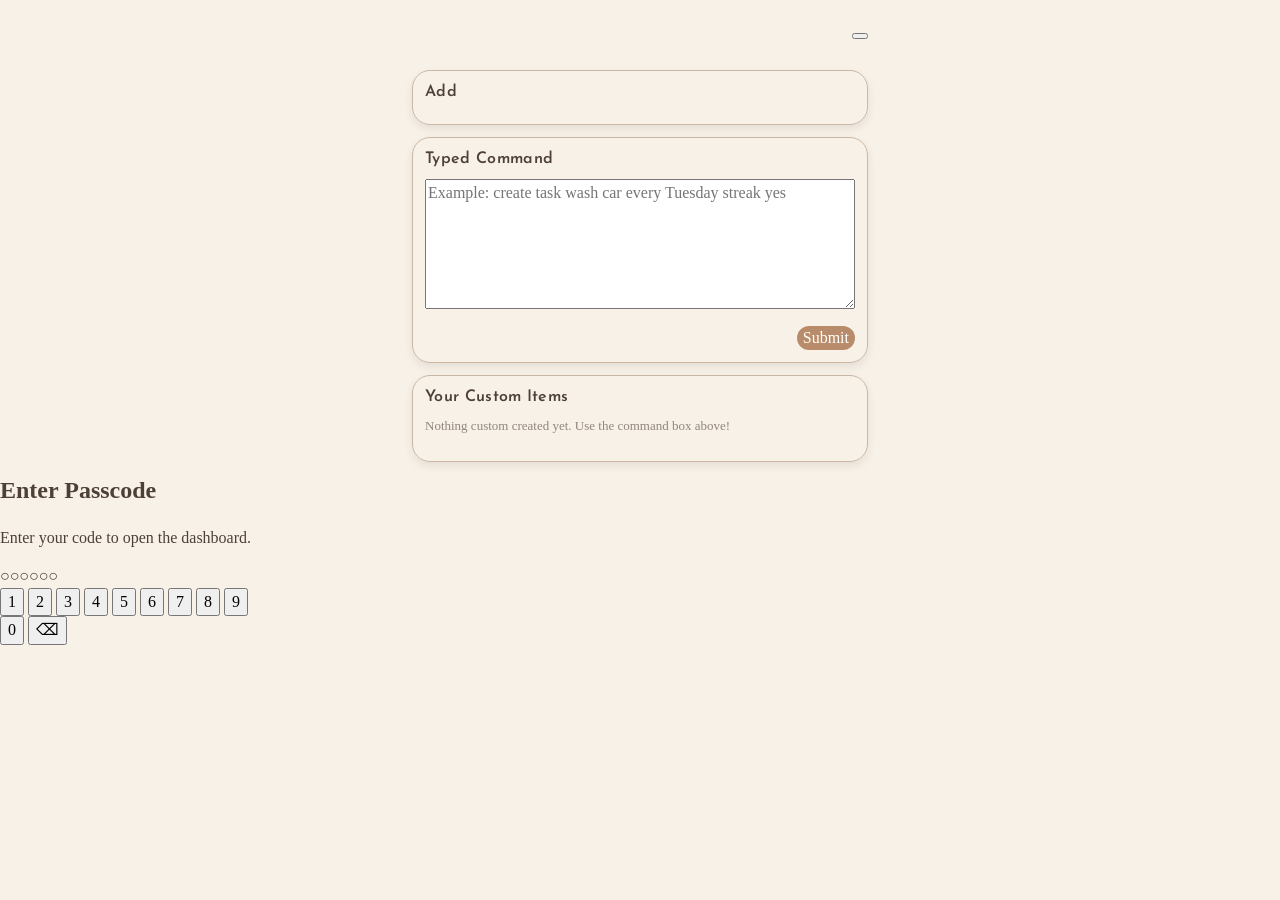
==== commit 65066bce: "Rename add (1).html to add.html" ====
--- a/add.html
+++ b/add.html
@@ -117,12 +117,7 @@
              custom logs, and new categories/pages
            ===================================================== -->
       <section class="dashboard-card" aria-labelledby="add-command-title">
-        <h2 id="add-command-title" class="card-title">Typed Command</h2> <!-- Title for Add command area -->
-
-        <!-- Helper text explaining what this section is for -->
-        <p class="add-helper-text">
-          Type what you want to create. This page will later ask only the questions needed for that specific setup.
-        </p>
+        <h2 id="add-command-title" class="card-title">Typed Command</h2>
 
         <!-- Multi-line typed command input -->
         <textarea
@@ -138,37 +133,6 @@
         <div class="brain-dump-actions">
           <button id="add-command-submit-button" class="primary-action-button" type="button">Submit</button> <!-- Sends typed command into Add review flow -->
         </div>
-      </section>
-
-      <!-- =====================================================
-           QUICK EXAMPLES CARD
-           This gives starter examples of the kinds of typed
-           commands the Add page will support later.
-           ===================================================== -->
-      <section class="dashboard-card" aria-labelledby="add-examples-title">
-        <h2 id="add-examples-title" class="card-title">Examples</h2> <!-- Title for example command list -->
-
-        <div class="add-example-list">
-          <p>create task wash car every Tuesday streak yes</p> <!-- Example recurring task with streak -->
-          <p>create health category migraines</p> <!-- Example new health category -->
-          <p>create tracker vitamins weekly reset</p> <!-- Example new streak tracker -->
-          <p>create new page Projects</p> <!-- Example creating a new page -->
-        </div>
-      </section>
-
-      <!-- =====================================================
-           ICON UPLOAD CARD
-           Starter placeholder for future PNG icon upload support.
-           You said you want to upload PNG icons directly on the site.
-           ===================================================== -->
-      <section class="dashboard-card" aria-labelledby="icon-upload-title">
-        <h2 id="icon-upload-title" class="card-title">Icon Upload</h2> <!-- Title for icon upload section -->
-
-        <p class="add-helper-text">
-          Later, this section will let you upload PNG icons for custom trackers, categories, and pages.
-        </p>
-
-        <button type="button" class="secondary-action-button">Choose PNG</button> <!-- Starter placeholder upload button -->
       </section>
 
       <!-- =====================================================
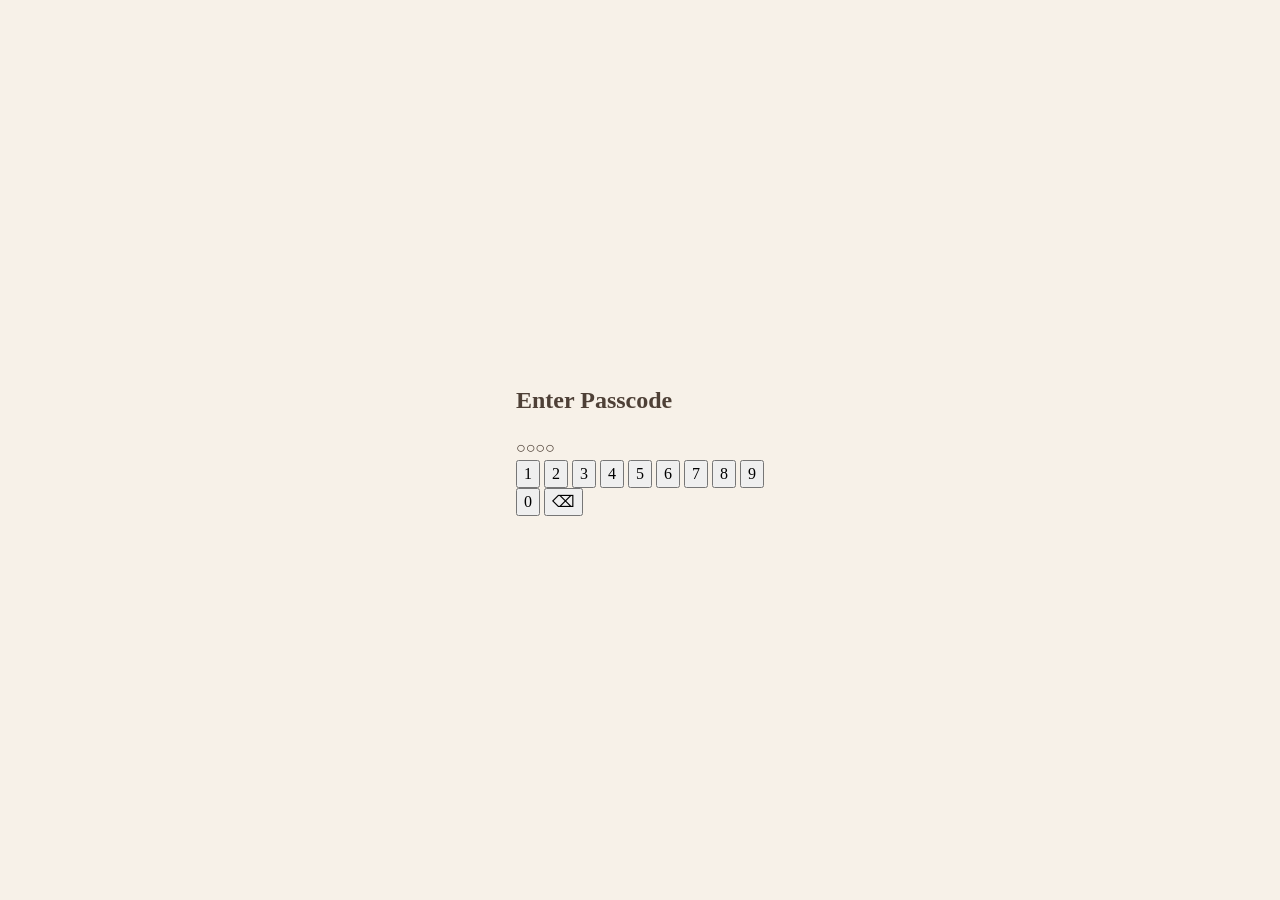
==== commit 3a72b317: "Update add.html" ====
--- a/add.html
+++ b/add.html
@@ -2,7 +2,7 @@
 <html lang="en">
 <head>
   <meta charset="UTF-8" /> <!-- Defines the character set so text/symbols display correctly -->
-  <meta name="viewport" content="width=device-width, initial-scale=1.0" /> <!-- Makes the page scale correctly on iPhone/mobile -->
+  <meta name="viewport" content="width=device-width, initial-scale=1.0, maximum-scale=1.0, user-scalable=no" /> <!-- Makes the page scale correctly on iPhone/mobile -->
 
   <title>Add</title> <!-- Browser tab title for the Add page -->
 
@@ -162,7 +162,7 @@
         </div>
 
         <div id="add-review-content" class="review-panel-content">
-          <p>Typed command review will appear here.</p> <!-- Starter placeholder text for Add review content -->
+           <!-- Starter placeholder text for Add review content -->
         </div>
 
         <div class="review-panel-actions">
--- a/css/components.css
+++ b/css/components.css
@@ -1,43 +1,64 @@
 /* =========================================================
-   COMPONENTS.CSS — ADDITIONS & FIXES
-   ---------------------------------------------------------
-   Add this to your existing components.css file.
-   Contains fixes for:
-   - Checkbox alignment across all task boxes
-   - Streaks/Brain Dump font and visual separation
-   - Notes preview card
-   - Review panel multi-item rows
+   COMPONENTS-ADDITIONS.CSS
    ========================================================= */
 
-/* =========================================================
-   TASK ROW — CHECKBOX ALIGNMENT FIX
-   Ensures circle button and task text align perfectly
-   across Daily Focus, Weekly Tasks, and all custom boxes
-   ========================================================= */
+/* MENU + REVIEW PANEL — SOLID BACKGROUNDS (fixes transparency) */
+.mobile-navigation-drawer {
+  background-color: #F3EADF !important;
+  box-shadow: -6px 0 16px rgba(0,0,0,0.15) !important;
+  overflow-y: auto;
+  z-index: 1000;
+}
 
+.review-panel {
+  background-color: #F3EADF !important;
+  border: 1px solid #c9b49a;
+  border-radius: 20px 20px 0 0;
+  box-shadow: 0 -6px 18px rgba(0,0,0,0.12);
+  z-index: 1000;
+}
+
+.review-panel-content {
+  background-color: #F8F2EA;
+  border: 1px solid #c9b49a;
+  border-radius: 16px;
+  padding: 12px;
+  margin-bottom: 14px;
+}
+
+/* OVERLAY */
+.global-overlay {
+  position: fixed;
+  top: 0; left: 0;
+  width: 100%; height: 100vh;
+  background-color: rgba(0,0,0,0.35);
+  z-index: 900;
+}
+
+/* TASK ROW — CHECKBOX ALIGNMENT */
 .task-row {
   display: flex;
-  align-items: center; /* vertically centers checkbox with text */
+  align-items: center;
   gap: 10px;
   padding: 6px 0;
-  min-height: 36px; /* consistent row height */
+  min-height: 36px;
 }
 
 .task-check-button,
 .task-complete-button {
-  flex-shrink: 0; /* prevents button from shrinking */
+  flex-shrink: 0;
   width: 26px;
   height: 26px;
-  min-width: 26px; /* guarantees consistent size */
+  min-width: 26px;
   border-radius: 50%;
-  border: 1.5px solid var(--border-soft, #c9b49a);
+  border: 1.5px solid #c9b49a;
   background-color: white;
   font-size: 13px;
   cursor: pointer;
   display: flex;
   align-items: center;
   justify-content: center;
-  padding: 0; /* removes default button padding that causes misalignment */
+  padding: 0;
 }
 
 .task-text {
@@ -48,42 +69,46 @@
   word-break: break-word;
 }
 
-/* =========================================================
-   CARD TITLE — SHARED FONT + COLOR
-   Makes all card titles consistent (Streaks = Brain Dump)
-   ========================================================= */
-
-.card-title,
-.dropdown-title {
+/* CARD TITLES — BROWN, JOSEFIN SANS */
+.card-title {
   font-family: "Josefin Sans", sans-serif;
   font-weight: 600;
   font-size: 16px;
-  color: var(--text-main, #3a2e28);
+  color: #3a2e28;
   letter-spacing: 0.02em;
 }
 
-/* =========================================================
-   VISUAL SEPARATOR
-   Adds a clear line between Streaks dropdown and Brain Dump
-   ========================================================= */
+/* STREAKS — fix blue browser default on button */
+.dropdown-toggle-button {
+  color: #3a2e28 !important;
+  font-family: "Josefin Sans", sans-serif;
+  background: transparent;
+  border: none;
+  width: 100%;
+  display: flex;
+  justify-content: space-between;
+  align-items: center;
+  font-size: 16px;
+  cursor: pointer;
+}
 
+.dropdown-toggle-button .dropdown-title,
+.dropdown-toggle-button span,
+#streaks-dropdown-title {
+  color: #3a2e28 !important;
+  font-family: "Josefin Sans", sans-serif;
+  font-weight: 600;
+}
+
+/* SEPARATOR between Streaks and Brain Dump */
 .brain-dump-card {
-  border-top: 2px solid var(--border-soft, #c9b49a);
+  border-top: 2px solid #c9b49a;
   margin-top: 4px;
 }
 
-/* =========================================================
-   NOTES PREVIEW CARD
-   Compact recent notes shown on homepage above Brain Dump
-   ========================================================= */
-
-.notes-preview-card {
-  width: 100%;
-}
-
-.notes-preview-card .card-title {
-  margin-bottom: 8px;
-}
+/* NOTES PREVIEW CARD */
+.notes-preview-card { width: 100%; }
+.notes-preview-card .card-title { margin-bottom: 8px; }
 
 #recent-notes-list ul {
   list-style: disc;
@@ -102,76 +127,36 @@
   display: block;
   text-align: right;
   font-size: 12px;
-  color: var(--text-main, #3a2e28);
+  color: #3a2e28;
   opacity: 0.6;
   margin-top: 6px;
   text-decoration: none;
 }
 
-/* =========================================================
-   REVIEW PANEL — MULTI ITEM ROWS
-   Styles for Brain Dump multi-task review
-   ========================================================= */
-
+/* REVIEW PANEL MULTI-ITEM ROWS */
 .review-item-row {
   margin-bottom: 10px;
   padding: 8px;
   border-radius: 8px;
-  background: rgba(255, 255, 255, 0.5);
+  background: rgba(255,255,255,0.5);
 }
 
-/* =========================================================
-   HEALTH CALENDAR GRID
-   ========================================================= */
-
+/* HEALTH CALENDAR */
 .health-calendar-grid {
   display: grid;
   grid-template-columns: repeat(7, 1fr);
   gap: 4px;
 }
 
-.health-day-circle {
-  width: 100%;
-  aspect-ratio: 1;
-  border-radius: 50%;
-  border: 1.5px solid var(--border-soft, #c9b49a);
-  background: transparent;
-  font-size: 10px;
-  cursor: pointer;
-  display: flex;
-  align-items: center;
-  justify-content: center;
+/* HISTORY PAGE — brown fonts */
+.history-task-name,
+.history-task-count,
+.history-task-row {
+  font-family: "Josefin Sans", sans-serif;
+  color: #3a2e28;
 }
 
-.health-day-circle.filled {
-  background: #b0977a;
-  color: white;
-  border-color: #b0977a;
-}
-
-/* =========================================================
-   WEIGHT CHART CANVAS
-   ========================================================= */
-
-#weight-chart-weight {
-  display: block;
-  width: 100%;
-  border-radius: 8px;
-  background: rgba(255,255,255,0.3);
-}
-
-/* =========================================================
-   ADD PAGE — EXISTING ITEMS LIST
-   ========================================================= */
-
-#existing-items-container {
-  margin-top: 4px;
-}
-
-/* =========================================================
-   TURKISH CHAT BUBBLES
-   ========================================================= */
-
+/* TURKISH CHAT BUBBLES */
 #chat-messages {
   display: flex;
   flex-direction: column;
@@ -179,10 +164,7 @@
   padding: 4px 0;
 }
 
-/* =========================================================
-   SPELLING QUIZ RESULT
-   ========================================================= */
-
+/* SPELLING QUIZ */
 #quiz-result {
   font-size: 36px;
   text-align: center;
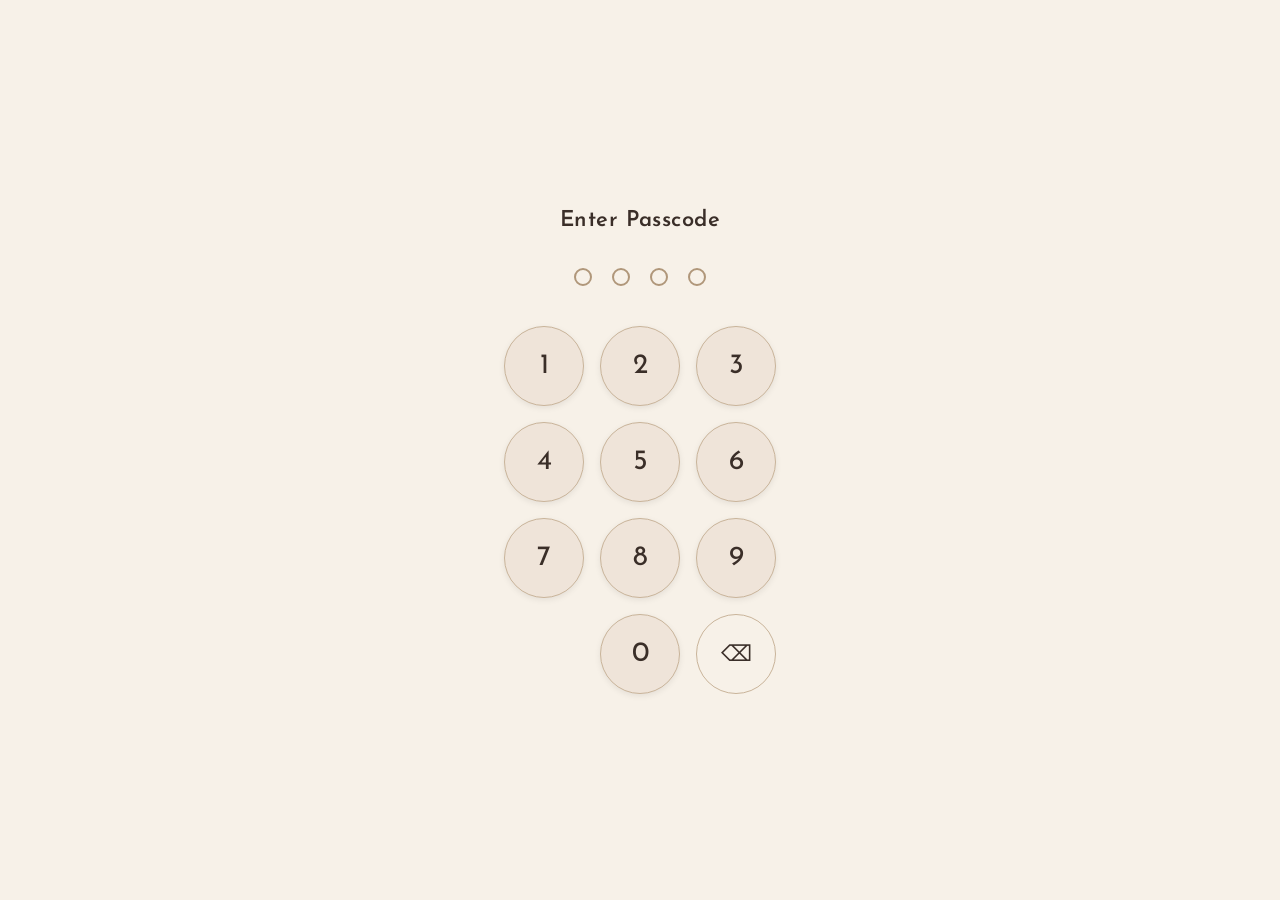
==== commit 4a9d4ad3: "Update add.html" ====
--- a/add.html
+++ b/add.html
@@ -20,6 +20,7 @@
   <!-- Layout stylesheet:
        Controls spacing, widths, and page placement. -->
   <link rel="stylesheet" href="css/layout.css" />
+  <link rel="stylesheet" href="css/components-additions.css" />
 
   <!-- Components stylesheet:
        Controls reusable UI pieces like cards, buttons, and menu styling. -->
@@ -57,9 +58,9 @@
           aria-expanded="false"
           aria-controls="mobile-navigation-drawer"
         >
-          <span class="hamburger-line"></span> <!-- Top hamburger line -->
-          <span class="hamburger-line"></span> <!-- Middle hamburger line -->
-          <span class="hamburger-line"></span> <!-- Bottom hamburger line -->
+          <span class="hamburger-line" style="display:block;width:100%;height:3px;background-color:#3a2e28;border-radius:2px;"></span> <!-- Top hamburger line -->
+          <span class="hamburger-line" style="display:block;width:100%;height:3px;background-color:#3a2e28;border-radius:2px;"></span> <!-- Middle hamburger line -->
+          <span class="hamburger-line" style="display:block;width:100%;height:3px;background-color:#3a2e28;border-radius:2px;"></span> <!-- Bottom hamburger line -->
         </button>
       </div>
     </header>
@@ -179,7 +180,6 @@
        These are loaded at the bottom so the page structure loads first.
        ========================================================= -->
   <script src="js/auth.js"></script>
-  <link rel="stylesheet" href="css/components-additions.css" />
   <script src="js/labels.js"></script>
   <script src="js/config.js"></script>
   <script src="js/app.js"></script>
--- a/css/layout.css
+++ b/css/layout.css
@@ -1,293 +1,501 @@
-
-/* =========================================================
-   LAYOUT.CSS
-   ---------------------------------------------------------
-   This file controls PAGE PLACEMENT ONLY.
-   Edit this file when you want to change:
-   - spacing between sections
-   - side-by-side box layout
-   - page padding
-   - mobile sizing
-   - Brain Dump height/width
-   - hamburger menu placement
-
-   This file should NOT control colors.
-   Colors belong in theme.css.
-   ========================================================= */
-
-
-/* =========================================================
-   PAGE WRAPPER
-   ---------------------------------------------------------
-   This controls the main outer spacing of the entire page.
-   If you want more or less breathing room around the edges
-   of the iPhone screen, adjust the padding here.
-   ========================================================= */
-
-.app-shell {
-  width: 100%; /* Makes the main app wrapper span the full available width */
-  max-width: 480px; /* Keeps layout comfortable for iPhone/mobile-sized screens */
-  margin: 0 auto; /* Centers the app wrapper horizontally on larger screens */
-  padding: 12px; /* Main page padding so content does not touch screen edges */
-  box-sizing: border-box; /* Includes padding inside the element's total width */
-}
-
-
-/* =========================================================
-   TOP BAR LAYOUT
-   ---------------------------------------------------------
-   This positions the top bar content:
-   - left side reserved area
-   - right side hamburger button
-   ========================================================= */
-
-.top-bar {
-  display: flex; /* Places left and right areas in one horizontal row */
-  justify-content: space-between; /* Pushes left side to left and hamburger to right */
-  align-items: center; /* Vertically centers items in the top bar */
-  width: 100%; /* Makes top bar span the width of the app shell */
-  min-height: 48px; /* Gives the top bar enough tap-friendly vertical space */
-  margin-bottom: 10px; /* Adds spacing below the top bar */
-}
-
-.top-bar-left {
-  flex: 1; /* Allows the left side to take remaining space and help push menu right */
-}
-
-.top-bar-right {
-  display: flex; /* Keeps the hamburger button aligned cleanly */
-  justify-content: flex-end; /* Pushes the hamburger button fully to the right */
-  align-items: center; /* Vertically aligns the hamburger button */
-}
-
-
-/* =========================================================
-   FUTURE MASCOT AREA
-   ---------------------------------------------------------
-   Reserved space for the mascot plugin later.
-   Since you want the mascot across the top of the page,
-   this area is already built into the structure.
-
-   If you later want more or less room for the mascot,
-   change the min-height here.
-   ========================================================= */
-
-.mascot-plugin-area {
-  width: 100%; /* Makes mascot area span the full card width */
-  min-height: 70px; /* Reserves visible vertical room for future mascot content */
-  margin-bottom: 12px; /* Adds spacing below the mascot area before main content */
-}
-
-
-/* =========================================================
-   MAIN CONTENT WRAPPER
-   ---------------------------------------------------------
-   This holds all homepage sections below the top bar:
-   - top row cards
-   - streaks dropdown
-   - brain dump
-   ========================================================= */
-
-.home-page-main-content {
-  display: flex; /* Lets homepage sections stack vertically */
-  flex-direction: column; /* Stacks homepage sections one under another */
-  gap: 12px; /* Controls spacing between major homepage sections */
-}
-
-
-/* =========================================================
-   TOP ROW CARDS
-   ---------------------------------------------------------
-   This creates the side-by-side layout for:
-   - Daily Focus (left)
-   - Weekly Tasks (right)
-
-   You asked for these to fit side by side on iPhone.
-   Each card is allowed to grow naturally in height.
-   ========================================================= */
-
-.top-row-cards {
-  display: flex; /* Places Daily Focus and Weekly Tasks next to each other */
-  flex-direction: row; /* Keeps the two top cards in one horizontal row */
-  align-items: flex-start; /* Lets each card grow naturally instead of forcing equal height */
-  gap: 10px; /* Space between the left and right top cards */
-  width: 100%; /* Makes the full row span the app width */
-}
-
-.daily-focus-card,
-.weekly-tasks-card {
-  flex: 1; /* Makes both top cards share the available width evenly */
-  min-width: 0; /* Prevents content from forcing the cards wider than the screen */
-}
-
-
-/* =========================================================
-   SHARED CARD SPACING
-   ---------------------------------------------------------
-   This section controls the inside spacing of each card.
-   Edit padding here if you want cards to feel roomier or tighter.
+/* =========================================================
+   COMPONENTS.CSS
+   ---------------------------------------------------------
+   This file styles reusable interface components across the
+   entire site. Edit this file when you want to change how
+   shared UI elements look, such as:
+
+   - cards
+   - buttons
+   - dropdown toggles
+   - task rows
+   - textarea fields
+   - hamburger menu icon
+   - review panel content
+
+   This keeps visual tweaks separate from page structure.
+   Colors mostly come from theme.css variables.
+   ========================================================= */
+
+
+/* =========================================================
+   BASE CARD COMPONENT
+   ---------------------------------------------------------
+   All main content boxes (Daily Focus, Weekly Tasks,
+   Streaks dropdown, Brain Dump) use this shared card style.
    ========================================================= */
 
 .dashboard-card {
-  padding: 12px; /* Inner spacing so titles/text/buttons are not against the edges */
-  box-sizing: border-box; /* Keeps padding inside the card width/height */
-}
-
-
-/* =========================================================
-   CARD TITLE SPACING
-   ---------------------------------------------------------
-   Controls spacing for section titles like:
-   - Daily Focus
-   - Weekly Tasks
-   - Streaks
-   - Brain Dump
-   ========================================================= */
-
-.card-title {
-  margin: 0 0 10px 0; /* Removes top margin and adds space below each section title */
-}
-
-
-/* =========================================================
-   TASK LIST LAYOUT
-   ---------------------------------------------------------
-   Used inside Daily Focus and Weekly Tasks for task rows.
-   ========================================================= */
-
-.task-list {
-  display: flex; /* Lets task rows stack in a clean vertical list */
-  flex-direction: column; /* Stacks task rows one underneath another */
-  gap: 8px; /* Adds spacing between each task row */
-}
-
-
-/* =========================================================
-   STREAKS DROPDOWN LAYOUT
-   ---------------------------------------------------------
-   Controls the spacing of the streaks card and its content area.
-   ========================================================= */
-
-.streaks-dropdown-card {
-  width: 100%; /* Makes the streaks section span the available width */
-}
-
-.dropdown-content {
-  margin-top: 10px; /* Adds spacing between the toggle button and opened content */
-}
-
-
-/* =========================================================
-   BRAIN DUMP LAYOUT
-   ---------------------------------------------------------
-   This section controls the size and spacing of the Brain Dump area.
-   You asked for a long horizontal rectangle at the bottom of the page.
-   ========================================================= */
-
-.brain-dump-card {
-  width: 100%; /* Makes Brain Dump span the full available width */
-}
+
+  display: block; /* Ensures card behaves as a block container */
+
+  border-radius: var(--card-radius); /* Rounded corners defined in theme.css */
+
+  border: 1px solid var(--border-soft); /* Soft border color defined in theme.css */
+
+  box-shadow: 0 4px 10px var(--card-shadow); /* Subtle depth shadow */
+
+}
+
+
+/* =========================================================
+   TASK ROW COMPONENT
+   ---------------------------------------------------------
+   Used for each task inside Daily Focus and Weekly Tasks.
+   ========================================================= */
+
+.task-row {
+
+  display: flex; /* Aligns checkbox and task text horizontally */
+
+  align-items: center; /* Vertically centers task text and button */
+
+  gap: 8px; /* Space between the check button and task text */
+
+  font-size: 15px; /* Comfortable readable task text size */
+
+}
+
+
+/* =========================================================
+   TASK CHECK BUTTON
+   ---------------------------------------------------------
+   Circular button used to mark tasks complete.
+   ========================================================= */
+
+.task-check-button {
+
+  width: 22px; /* Small tap-friendly button width */
+
+  height: 22px; /* Keeps the button square */
+
+  border-radius: 50%; /* Makes the button circular */
+
+  border: 1px solid var(--border-soft); /* Soft border */
+
+  background-color: white; /* Neutral background */
+
+  font-size: 14px; /* Controls size of the ○ icon */
+
+  cursor: pointer; /* Indicates the button is clickable */
+
+}
+
+
+/* =========================================================
+   DROPDOWN TOGGLE BUTTON
+   ---------------------------------------------------------
+   Used for the Streaks dropdown header and future dropdowns.
+   Clicking the title toggles the dropdown open/closed.
+   ========================================================= */
+
+.dropdown-toggle-button {
+
+  width: 100%; /* Makes the button stretch across the card */
+
+  display: flex; /* Places title and arrow on the same row */
+
+  justify-content: space-between; /* Title on left, arrow on right */
+
+  align-items: center; /* Vertical alignment */
+
+  background: transparent; /* Removes default button background */
+
+  border: none; /* Removes default button border */
+
+  font-size: 16px; /* Clear readable dropdown title size */
+
+  cursor: pointer; /* Indicates the element is interactive */
+
+}
+
+
+/* =========================================================
+   DROPDOWN ARROW
+   ---------------------------------------------------------
+   Small arrow indicator showing dropdown state.
+   ========================================================= */
+
+.dropdown-arrow {
+
+  font-size: 16px; /* Size of arrow icon */
+
+  transition: transform 0.2s ease; /* Smooth rotation when opened */
+
+}
+
+
+/* =========================================================
+   STREAK ROW
+   ---------------------------------------------------------
+   Displays a single streak entry:
+   - streak name
+   - star icons or placeholder stars
+   ========================================================= */
+
+.streak-row {
+
+  display: flex; /* Aligns name and stars on one row */
+
+  justify-content: space-between; /* Name left, stars right */
+
+  align-items: center; /* Vertical alignment */
+
+  font-size: 15px; /* Consistent readable size */
+
+}
+
+
+/* =========================================================
+   BRAIN DUMP TEXTAREA
+   ---------------------------------------------------------
+   Multi-line text input where users type freeform entries.
+   ========================================================= */
 
 .brain-dump-input {
-  width: 100%; /* Makes the textarea stretch across the card width */
-  min-height: 130px; /* Gives the Brain Dump box a roomy multi-line height */
-  box-sizing: border-box; /* Keeps padding/border inside the total textarea width */
-  margin-bottom: 10px; /* Adds spacing between the textarea and Submit button */
-  resize: vertical; /* Allows height adjustment only vertically if you want to expand it */
-}
-
-.brain-dump-actions {
-  display: flex; /* Lets the action area line up the submit button cleanly */
-  justify-content: flex-end; /* Places the Submit button on the right side of the card */
-  align-items: center; /* Vertically centers the button within the action area */
-}
-
-
-/* =========================================================
-   REVIEW PANEL LAYOUT
-   ---------------------------------------------------------
-   This panel is hidden at first and will later slide up from
-   the bottom of the screen after Brain Dump submission.
-
-   Position fixed makes it stay attached to the screen rather
-   than scroll with the page.
+
+  width: 100%; /* Full card width */
+
+  padding: 10px; /* Inner spacing so text doesn't touch edges */
+
+  border-radius: var(--card-radius); /* Matches card roundness */
+
+  border: 1px solid var(--border-soft); /* Soft border color */
+
+  font-size: 15px; /* Comfortable typing size */
+
+  font-family: inherit; /* Uses site font */
+
+}
+
+
+/* =========================================================
+   PRIMARY ACTION BUTTON
+   ---------------------------------------------------------
+   Used for main actions like the Brain Dump Submit button.
+   ========================================================= */
+
+.primary-action-button {
+
+  padding: 8px 14px; /* Button interior spacing */
+
+  background-color: var(--button-primary); /* Color defined in theme.css */
+
+  color: white; /* High contrast button text */
+
+  border: none; /* Removes default border */
+
+  border-radius: var(--card-radius); /* Rounded edges */
+
+  cursor: pointer; /* Shows pointer cursor on hover */
+
+  font-size: 14px; /* Button text size */
+
+}
+
+
+/* =========================================================
+   SECONDARY ACTION BUTTON
+   ---------------------------------------------------------
+   Used for less important actions like Edit and Cancel.
+   ========================================================= */
+
+.secondary-action-button {
+
+  padding: 7px 12px; /* Slightly smaller button padding */
+
+  border-radius: var(--card-radius); /* Rounded edges */
+
+  border: 1px solid var(--border-soft); /* Soft outline */
+
+  background-color: white; /* Neutral background */
+
+  cursor: pointer; /* Indicates clickability */
+
+  font-size: 14px; /* Button text size */
+
+}
+
+
+/* =========================================================
+   REVIEW PANEL CONTENT
+   ---------------------------------------------------------
+   Styles the confirmation panel shown after Brain Dump submit.
+   ========================================================= */
+
+.review-panel-content {
+
+  font-size: 15px; /* Readable content size */
+
+  margin-bottom: 12px; /* Spacing before action buttons */
+
+}
+
+
+/* =========================================================
+   REVIEW PANEL BUTTON ROW
+   ---------------------------------------------------------
+   Aligns Confirm/Edit/Cancel buttons nicely.
+   ========================================================= */
+
+.review-panel-actions {
+
+  display: flex; /* Horizontal button row */
+
+  justify-content: flex-end; /* Buttons align to right */
+
+  gap: 8px; /* Space between buttons */
+
+}
+
+
+/* =========================================================
+   HAMBURGER MENU ICON
+   ---------------------------------------------------------
+   Styles the three horizontal lines used for the hamburger icon.
+   ========================================================= */
+
+.hamburger-menu-button {
+
+  width: 34px; /* Clickable tap area width */
+
+  height: 28px; /* Clickable tap area height */
+
+  display: flex; /* Allows vertical stacking of lines */
+
+  flex-direction: column; /* Lines stack vertically */
+
+  justify-content: space-between; /* Even spacing between lines */
+
+  background: none; /* Removes default button background */
+
+  border: none; /* Removes default border */
+
+  cursor: pointer; /* Shows pointer cursor */
+
+}
+
+
+.hamburger-line {
+
+  width: 100%; /* Makes each line span the button width */
+
+  height: 3px; /* Thickness of each line */
+
+  background-color: #3a2e28; /* Uses main text color */
+
+  border-radius: 2px; /* Slight rounding on line ends */
+
+}
+
+
+/* =========================================================
+   MOBILE NAVIGATION LINKS
+   ---------------------------------------------------------
+   Styles links inside the hamburger menu drawer.
+   ========================================================= */
+
+.mobile-navigation-list a {
+
+  text-decoration: none; /* Removes underline */
+
+  font-size: 16px; /* Readable navigation size */
+
+  color: var(--text-main); /* Uses main text color */
+
+}
+
+/* =========================================================
+   MOBILE MENU PANEL
+   This makes the hamburger menu appear as its own solid panel
+   instead of letting homepage content visually mix underneath.
+   ========================================================= */
+
+.mobile-navigation-drawer {
+  background-color: #F3EADF; /* soft warm beige - menu panel background */
+  box-shadow: -6px 0 16px rgba(0, 0, 0, 0.12); /* soft shadow - separates menu from page */
+  overflow-y: auto; /* allows menu to scroll if it gets taller later */
+}
+
+/* =========================================================
+   REVIEW PANEL VISUAL STYLE
+   This gives the slide-up review panel its own solid box so
+   the homepage does not visually show through underneath.
    ========================================================= */
 
 .review-panel {
-  position: fixed; /* Pins the review panel to the viewport instead of page flow */
-  left: 0; /* Aligns the panel to the left edge of the screen */
-  right: 0; /* Aligns the panel to the right edge of the screen */
-  bottom: 0; /* Anchors the panel to the bottom of the screen */
-  width: 100%; /* Makes the panel span the screen width */
-  max-width: 480px; /* Keeps it visually matched to the mobile app width */
-  margin: 0 auto; /* Centers the fixed panel horizontally on larger screens */
-  padding: 14px; /* Adds inner spacing around review content and buttons */
-  box-sizing: border-box; /* Includes padding within total panel size */
-  z-index: 1000; /* Keeps the review panel above the main page content */
-}
-
-
-/* =========================================================
-   MOBILE NAVIGATION DRAWER LAYOUT
-   ---------------------------------------------------------
-   This positions the hamburger menu drawer.
-   It is designed to slide in from the right later using JS/CSS.
-   ========================================================= */
-
-.mobile-navigation-drawer {
-  position: fixed; /* Keeps the drawer attached to the screen */
-  top: 0; /* Starts at the top of the viewport */
-  right: 0; /* Anchors the drawer to the right side */
-  width: 78%; /* Makes the drawer wide enough for mobile without covering everything */
-  max-width: 320px; /* Prevents the drawer from becoming too wide on larger screens */
-  height: 100vh; /* Makes the drawer span the full device height */
-  padding: 18px 16px; /* Adds inner spacing around menu content */
-  box-sizing: border-box; /* Includes padding within the drawer width */
-  z-index: 950; /* Keeps the menu above cards and above the review panel */
-}
-
-.mobile-navigation-list {
-  list-style: none; /* Removes default bullet points from menu links */
-  padding: 0; /* Removes default browser list padding */
-  margin: 16px 0 0 0; /* Adds space above the first navigation link */
-  display: flex; /* Lets links stack vertically in a controlled way */
-  flex-direction: column; /* Stacks each navigation link on its own line */
-  gap: 14px; /* Adds spacing between each menu item */
-}
-
-
-/* =========================================================
-   SMALL SCREEN SAFETY
-   ---------------------------------------------------------
-   This keeps spacing comfortable on narrower phones.
-   You can tweak these values later if you want an even tighter
-   or roomier mobile layout.
-   ========================================================= */
-
-@media (max-width: 360px) {
-  .app-shell {
-    padding: 10px; /* Slightly reduces page padding on very narrow phones */
-  }
-
-  .top-row-cards {
-    gap: 8px; /* Slightly reduces space between Daily and Weekly cards on smaller screens */
-  }
-
-  .dashboard-card {
-    padding: 10px; /* Slightly tighter card padding for extra room on small screens */
-  }
-}
-
-/* =========================================================
-   PANEL LAYER ORDER
-   Ensures popup panels appear above the overlay
-   ========================================================= */
-
-.review-panel {
-  position: fixed;
-  bottom: 0;
+
+  background-color: #F3EADF; /* soft warm beige - review panel background */
+
+  border: 1px solid var(--border-soft); /* dusty beige - panel border */
+
+  border-radius: 20px 20px 0 0; /* rounded top corners - panel feels like it slides up */
+
+  box-shadow: 0 -6px 18px rgba(0, 0, 0, 0.12); /* soft shadow - separates panel from page */
+
+}
+
+
+/* =========================================================
+   REVIEW PANEL HEADER
+   Controls spacing for the "Review" title area
+   ========================================================= */
+
+.review-panel-header {
+  margin-bottom: 10px; /* space below the Review title */
+}
+
+
+/* =========================================================
+   REVIEW PANEL TITLE
+   Keeps the title from crowding the content below it
+   ========================================================= */
+
+.review-panel-title {
+  margin: 0; /* removes default extra spacing around the title */
+}
+
+
+/* =========================================================
+   REVIEW PANEL CONTENT BOX
+   Gives the detected text area its own readable spacing
+   ========================================================= */
+
+.review-panel-content {
+  margin-bottom: 14px; /* space between content and action buttons */
+}
+
+/* =========================================================
+   DETAIL / POPUP CONTENT AREA
+   Gives popup content a readable solid surface
+   ========================================================= */
+
+.review-panel-content {
+
+  background-color: #F8F2EA; /* very light warm cream - inner content area */
+
+  border: 1px solid var(--border-soft); /* dusty beige - subtle content border */
+
+  border-radius: 16px; /* soft rounded corners inside panel */
+
+  padding: 12px; /* inner spacing so text does not touch edges */
+
+}
+
+/* =========================================================
+   GLOBAL DIM OVERLAY
+   Darkens the page behind menus and popup panels
+   ========================================================= */
+
+.global-overlay {
+
+  position: fixed; /* covers entire screen */
+  top: 0;
   left: 0;
+
   width: 100%;
-
-  z-index: 1000; /* above overlay */
-}
+  height: 100vh;
+
+  background-color: rgba(0,0,0,0.35); /* soft dim background */
+
+  z-index: 900; /* below panels but above page */
+
+}
+
+/* =========================================================
+   AUTH LOCK SCREEN
+   Full-screen iPhone-style passcode screen for mobile
+   ========================================================= */
+
+.auth-lock-overlay {
+
+  position: fixed; /* covers the whole screen instead of sitting in normal page flow */
+  top: 0; /* starts at top of screen */
+  left: 0; /* starts at left edge */
+
+  width: 100%;
+  height: 100vh; /* full mobile screen height */
+
+  background-color: #F7F1E8; /* warm cream - full passcode screen background */
+
+  display: flex; /* centers the passcode card */
+  align-items: center; /* vertical centering */
+  justify-content: center; /* horizontal centering */
+
+  z-index: 3000; /* sits above everything else on the site */
+
+  padding: 24px; /* mobile breathing room around the inner passcode card */
+
+}
+
+.auth-lock-card {
+
+  width: 100%; /* lets the inner passcode card size properly on mobile */
+  max-width: 360px; /* keeps the passcode area from becoming too wide */
+  min-height: 100vh; /* helps the passcode experience feel like a full-screen iPhone lock page */
+
+  display: flex; /* lets inner lock content stack cleanly */
+  flex-direction: column; /* stacks title, circles, keypad vertically */
+  justify-content: center; /* centers content vertically within the screen */
+
+  text-align: center; /* centers visible text and circles */
+
+}
+
+.auth-lock-title {
+  margin: 0 0 8px 0; /* spacing below title */
+  font-size: 28px; /* larger passcode heading */
+}
+
+.auth-lock-subtitle {
+  margin: 0 0 24px 0; /* spacing below subtitle */
+  font-size: 16px; /* readable helper text size */
+}
+
+.auth-passcode-circles {
+
+  display: flex; /* puts circles in one row */
+  justify-content: center; /* centers the row */
+  gap: 10px; /* spacing between circles */
+
+  margin-bottom: 24px; /* spacing below circles */
+
+  font-size: 22px; /* circle size */
+
+}
+
+.auth-error-message {
+  margin: 0 0 16px 0; /* spacing below error */
+  color: #A94442; /* muted red - incorrect passcode text */
+  font-size: 14px; /* smaller error size */
+}
+
+.auth-keypad {
+
+  display: grid; /* keypad grid layout */
+  grid-template-columns: repeat(3, 1fr); /* 3 columns like phone keypad */
+  gap: 14px; /* space between buttons */
+
+  justify-items: center; /* centers each keypad button in its cell */
+
+}
+
+.auth-keypad-button {
+
+  width: 76px; /* circular keypad width */
+  height: 76px; /* circular keypad height */
+
+  border-radius: 50%; /* makes buttons round */
+  border: 1px solid var(--border-soft); /* dusty beige - soft button border */
+
+  background-color: #EFE4D9; /* pale oatmeal - keypad button background */
+
+  font-size: 28px; /* large readable number size */
+  font-weight: 400; /* regular font weight */
+
+}
+
+.auth-keypad-spacer {
+  width: 76px; /* keeps 0 centered in bottom row */
+  height: 76px; /* matches keypad button size */
+}
--- a/css/components.css
+++ b/css/components.css
@@ -171,3 +171,115 @@
   min-height: 44px;
   line-height: 1;
 }
+
+/* =========================================================
+   PASSCODE CIRCLES — iPhone-style dots
+   ========================================================= */
+
+.auth-passcode-circles {
+  display: flex;
+  justify-content: center;
+  gap: 18px;
+  margin-bottom: 32px;
+}
+
+.auth-passcode-circle {
+  width: 18px;
+  height: 18px;
+  border-radius: 50%;
+  border: 2px solid #b0977a;
+  background: transparent;
+  display: inline-block;
+  font-size: 0; /* hides the ● ○ text characters */
+  transition: background 0.15s ease;
+}
+
+/* Filled state — when digit is typed */
+.auth-passcode-circle.filled,
+.auth-passcode-circles span:not(:empty) {
+  background: #b0977a;
+}
+
+/* =========================================================
+   HAMBURGER BUTTON — force brown, no blue
+   ========================================================= */
+
+.hamburger-menu-button {
+  background: none !important;
+  border: none !important;
+  color: #3a2e28 !important;
+  -webkit-appearance: none;
+  appearance: none;
+}
+
+.hamburger-line {
+  background-color: #3a2e28 !important;
+  width: 100%;
+  height: 3px;
+  border-radius: 2px;
+  display: block;
+}
+
+/* =========================================================
+   FIX: CSS VARIABLE FALLBACK — forces brown everywhere
+   --text-main is undefined so browser defaults to blue
+   ========================================================= */
+
+:root {
+  --text-main: #3a2e28;
+  --color-primary: #b0977a;
+  --border-soft: #c9b49a;
+  --bg-warm: #F3EADF;
+}
+
+/* =========================================================
+   FIX: HAMBURGER — triple override
+   ========================================================= */
+
+button.hamburger-menu-button,
+#hamburger-menu-button {
+  background: none !important;
+  border: none !important;
+  color: #3a2e28 !important;
+  -webkit-appearance: none !important;
+  appearance: none !important;
+  outline: none !important;
+  box-shadow: none !important;
+}
+
+button.hamburger-menu-button .hamburger-line,
+#hamburger-menu-button .hamburger-line,
+.hamburger-line {
+  background-color: #3a2e28 !important;
+  display: block !important;
+  width: 100% !important;
+  height: 3px !important;
+  border-radius: 2px !important;
+}
+
+/* =========================================================
+   FIX: secondary-action-button — brown not blue
+   ========================================================= */
+
+.secondary-action-button,
+button.secondary-action-button {
+  background: white !important;
+  border: 1.5px solid #b0977a !important;
+  color: #3a2e28 !important;
+  font-family: "Josefin Sans", sans-serif !important;
+  border-radius: 10px !important;
+  padding: 10px 16px !important;
+  font-size: 14px !important;
+  cursor: pointer !important;
+  -webkit-appearance: none !important;
+}
+
+/* =========================================================
+   FIX: all buttons — kill browser blue default
+   ========================================================= */
+
+button {
+  color: #3a2e28;
+  -webkit-appearance: none;
+  appearance: none;
+}
